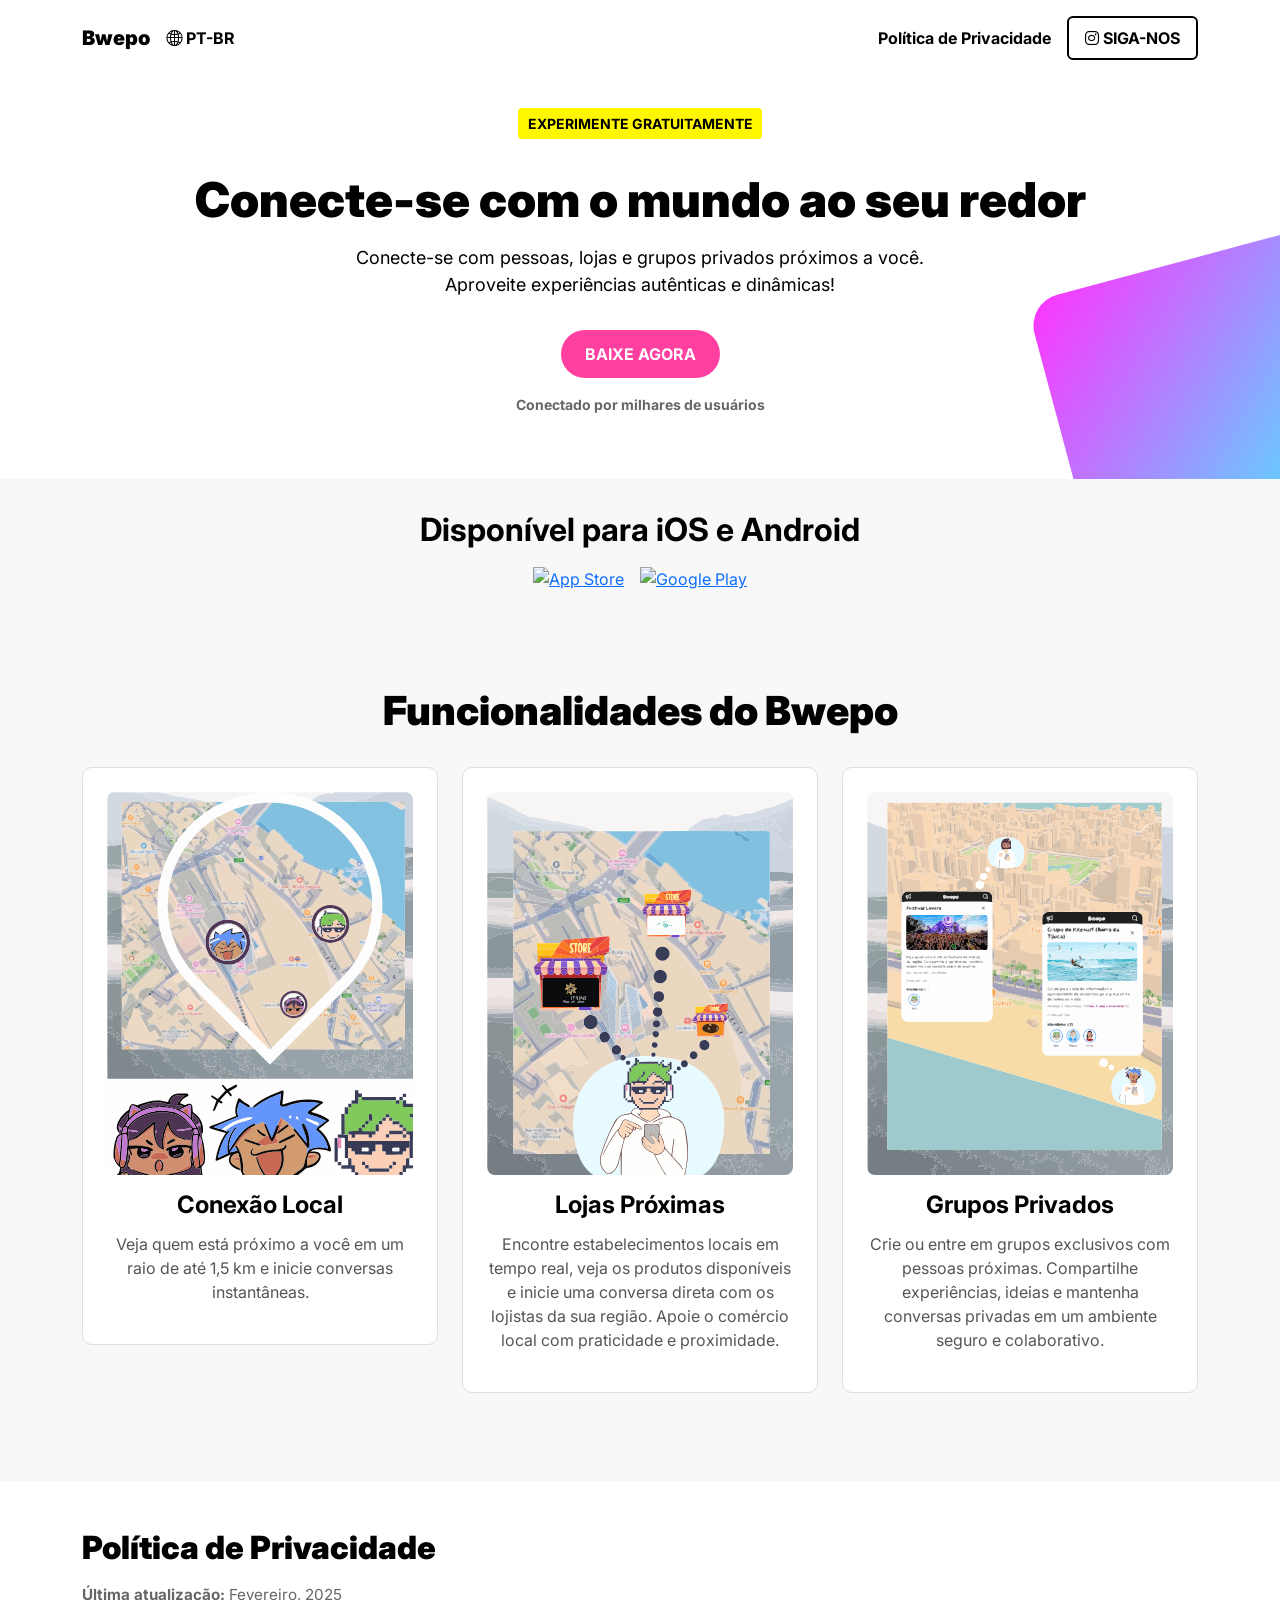
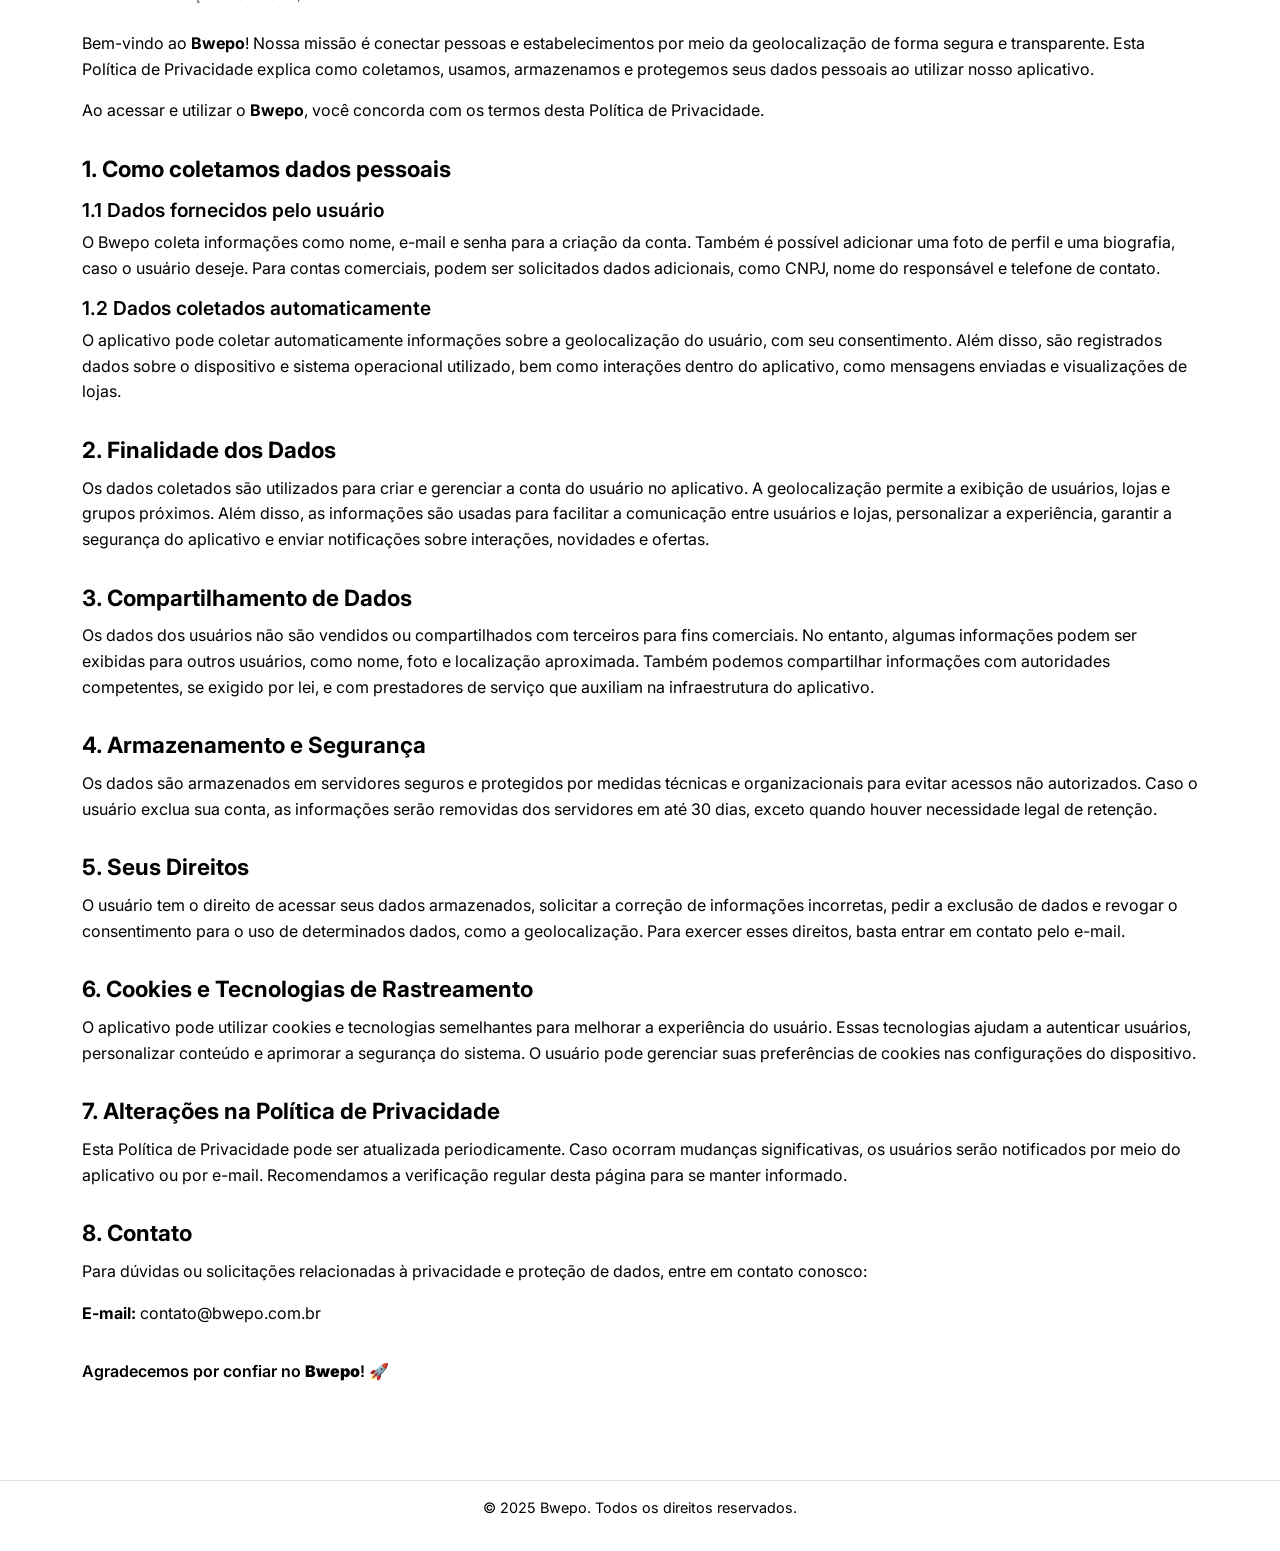
==== docs/index.html @ e6a56351 "testando resposividade" ====
<!DOCTYPE html>
<html lang="pt">
<head>
  <meta charset="UTF-8" />
  <meta name="viewport" content="width=device-width, initial-scale=1.0"/>
  <title>Bwepo - Conecte-se com o mundo ao seu redor</title>
  <link rel="icon" type="image/svg+xml" href="icone.svg" />


  <!-- Bootstrap CSS -->
  <link href="https://cdn.jsdelivr.net/npm/bootstrap@5.3.0/dist/css/bootstrap.min.css" rel="stylesheet" />
  <!-- Google Font (Inter) -->
  <link rel="stylesheet" href="https://fonts.googleapis.com/css2?family=Inter:wght@400;700;900&display=swap" />
  <!-- Ícones do Bootstrap (opcional) -->
  <link rel="stylesheet" href="https://cdn.jsdelivr.net/npm/bootstrap-icons@1.10.5/font/bootstrap-icons.css" />

  <style>
    /* ---------- Reset Básico ---------- */
    * { margin: 0; padding: 0; box-sizing: border-box; }
    
    /* ---------- Fonte Global ---------- */
    body {
  font-family: 'Inter', sans-serif;
  background-color: #fff;
  color: #000;
  cursor: url('cursor.cur'), auto;
}


    
    /* ---------- Navbar ---------- */
    .custom-nav {
      padding: 1rem 0;
    }
    .nav-brand {
      font-weight: 900;
      font-size: 1.25rem;
    }
    .lang-select {
      display: flex;
      align-items: center;
      gap: 0.25rem;
      font-weight: 700;
    }
    .btn-download {
      font-weight: 700;
      border: 2px solid #000;
      background-color: #fff;
      color: #000;
      transition: all 0.2s ease-in-out;
      padding: 0.5rem 1rem;
    }
    .btn-download:hover {
      background-color: #000;
      color: #fff;
    }
    .privacy-link {
      font-weight: 700;
      color: #000;
      text-decoration: none;
    }
    
    /* ---------- Hero ---------- */
    .hero-section {
      position: relative;
      padding: 2rem 1rem 4rem 1rem;
      text-align: center;
      overflow: hidden;
    }
    .highlight-bar {
      display: inline-block;
      background-color: #fff700;
      color: #000;
      font-weight: 700;
      padding: 0.3rem 0.6rem;
      border-radius: 0.25rem;
      margin-bottom: 1rem;
      text-transform: uppercase;
      font-size: 0.875rem;
    }
    .hero-title {
      font-size: 3rem;
      font-weight: 900;
      line-height: 1.2;
      margin: 1rem 0;
    }
    .hero-subtitle {
      font-size: 1.125rem;
      font-weight: 400;
      margin-bottom: 2rem;
      max-width: 600px;
      margin-left: auto;
      margin-right: auto;
    }
    .btn-cta {
      background-color: #ff40a0;
      border: none;
      color: #fff;
      font-weight: 700;
      font-size: 1rem;
      padding: 0.75rem 1.5rem;
      border-radius: 999px;
      transition: background 0.2s ease-in-out;
    }
    .btn-cta:hover {
      background-color: #e0358e;
    }
    .creator-love {
      margin-top: 1rem;
      font-size: 0.875rem;
      font-weight: 700;
      color: #666;
    }
    
    /* ---------- Forma Colorida (Gradient) ---------- */
    .color-shape {
      position: absolute;
      width: 300px;
      height: 300px;
      background: linear-gradient(135deg, #ff00ff, #00ffff);
      bottom: -80px;
      right: -80px;
      transform: rotate(-15deg);
      border-radius: 2rem;
      z-index: 0;
      opacity: 0.8;
    }
    
    /* ---------- Download Section ---------- */
    .download-section {
      padding: 2rem 1rem;
      text-align: center;
      background-color: #f8f8f8;
    }
    .download-section h2 {
      font-size: 2rem;
      font-weight: 700;
      margin-bottom: 1rem;
    }
    
    /* ---------- Funcionalidades ---------- */
    .features-section {
      padding: 4rem 1rem;
      background-color: #f8f8f8;
    }
    .features-section h2 {
      font-size: 2.5rem;
      font-weight: 900;
      margin-bottom: 2rem;
      text-align: center;
    }
    .feature-card {
      background-color: #fff;
      border: 1px solid #e0e0e0;
      border-radius: 10px;
      padding: 1.5rem;
      text-align: center;
      transition: transform 0.3s ease, box-shadow 0.3s ease;
      min-height: 400px;
    }
    .feature-card:hover {
      transform: translateY(-5px);
      box-shadow: 0 4px 15px rgba(0,0,0,0.1);
    }
    .feature-card img {
      max-width: 100%;
      border-radius: 8px;
      margin-bottom: 1rem;
    }
    .feature-card h5 {
      font-size: 1.5rem;
      font-weight: 700;
      margin-bottom: 0.75rem;
    }
    .feature-card p {
      font-size: 1rem;
      color: #555;
    }
    
    /* ---------- Privacy Policy Section ---------- */
    /* Seção de Política de Privacidade */
.privacy-policy-section {
  padding: 3rem 1rem;
  background-color: #fff; /* ou outra cor de fundo desejada */
  color: #000;           /* cor do texto */
  line-height: 1.6;      /* espaçamento entre linhas */
}

.privacy-policy-section .policy-main-title {
  font-size: 2rem;
  font-weight: 900;
  margin-bottom: 1rem;
}

.privacy-policy-section .policy-update {
  font-size: 0.95rem;
  color: #666;
  margin-bottom: 1.5rem;
}

.privacy-policy-section .policy-intro {
  font-size: 1rem;
  margin-bottom: 1rem;
}

.privacy-policy-section .policy-numbered-heading {
  font-size: 1.4rem;
  font-weight: 700;
  margin-top: 2rem;
  margin-bottom: 0.75rem;
}

.privacy-policy-section .policy-subheading {
  font-size: 1.2rem;
  font-weight: 600;
  margin-top: 1rem;
  margin-bottom: 0.5rem;
}

.privacy-policy-section p {
  margin-bottom: 1rem;
}

.privacy-policy-section .policy-thanks {
  margin-top: 2rem;
  font-weight: 600;
  font-size: 1rem;
}

    
    /* ---------- Footer ---------- */
    footer {
      background-color: #fff;
      padding: 1rem;
      text-align: center;
      font-size: 0.9rem;
      border-top: 1px solid #e0e0e0;
      margin-top: 2rem;
    }
    
    /* ---------- Responsividade ---------- */
    @media (max-width: 768px) {
  .hero-title {
    font-size: 2rem;
  }

  .color-shape {
    width: 200px;
    height: 200px;
    bottom: -40px;
    right: -40px;
    z-index: -1; /* Garante que fique atrás do conteúdo apenas em telas pequenas */
    pointer-events: none; /* Impede que atrapalhe interações em dispositivos móveis */
  }
}
  </style>
</head>
<body>

  <!-- Navbar -->
  <nav class="custom-nav">
    <div class="container d-flex justify-content-between align-items-center">
      <div class="d-flex align-items-center gap-3">
        <!-- Logo / Marca -->
        <span class="nav-brand">Bwepo</span>
        <!-- Seletor de Idioma -->
        <div class="lang-select">
          <i class="bi bi-globe2"></i>
          <span>PT-BR</span>
        </div>
      </div>
      <div class="d-flex align-items-center gap-3">
        <!-- Link para Política de Privacidade -->
        <a href="#privacy-policy" class="privacy-link">Política de Privacidade</a>
        <!-- Botão de download -->
        <a href="https://www.instagram.com/bwepoapp" class="btn btn-download" target="_blank">
          <i class="fab fa-instagram"></i> SIGA-NOS
      </a>
      
      <!-- Adicione o Font Awesome caso ainda não tenha -->
      <link rel="stylesheet" href="https://cdnjs.cloudflare.com/ajax/libs/font-awesome/6.5.1/css/all.min.css">
      </div>
    </div>
  </nav>
  <!-- /Navbar -->

  <!-- Hero Section -->
  <section class="hero-section">
    <!-- Forma colorida -->
    <div class="color-shape"></div>

    <!-- Tarja de destaque -->
    <div class="highlight-bar">EXPERIMENTE GRATUITAMENTE</div>

    <!-- Título Principal -->
    <h1 class="hero-title">Conecte-se com o mundo ao seu redor</h1>

    <!-- Subtítulo -->
    <p class="hero-subtitle">
      Conecte-se com pessoas, lojas e grupos privados próximos a você. Aproveite experiências autênticas e dinâmicas!
    </p>

    <!-- Botão CTA -->
    <a href="#" class="btn btn-cta">BAIXE AGORA</a>

    <!-- Texto de aprovação -->
    <div class="creator-love">Conectado por milhares de usuários</div>
  </section>
  <!-- /Hero Section -->

  <!-- Download Section -->
  <section class="download-section" id="download-section">
    <div class="container">
      <h2>Disponível para iOS e Android</h2>
      <div class="d-flex justify-content-center align-items-center gap-3">
        <a href="https://apps.apple.com/br/app/bwepo/id1234567890" target="_blank">
          <img src="https://vwapps.volkswagen.com.br/Servicebook/Content/Identificacao/img/apple_store_icon.svg" alt="App Store" style="height:50px;">
        </a>
        <a href="https://play.google.com/store/apps/details?id=com.bwepo" target="_blank">
          <img src="https://logodownload.org/wp-content/uploads/2017/04/disponivel-google-play-badge.png" alt="Google Play" style="height:50px;">
        </a>
      </div>
    </div>
  </section>
  <!-- /Download Section -->

  <!-- Funcionalidades Section -->
  <section class="features-section">
    <div class="container">
      <h2>Funcionalidades do Bwepo</h2>
      <div class="row mt-4">
        <div class="col-md-4 mb-4">
          <div class="feature-card">
            <img src="vetorpost1.svg" alt="Conexão Local">
            <h5>Conexão Local</h5>
            <p>Veja quem está próximo a você em um raio de até 1,5 km e inicie conversas instantâneas.</p>
          </div>
        </div>
        <div class="col-md-4 mb-4">
          <div class="feature-card">
            <img src="vetorpost2.svg" alt="Conexão Local">
            <h5>Lojas Próximas</h5>
            <p>Encontre estabelecimentos locais em tempo real, veja os produtos disponíveis e inicie uma conversa direta com os lojistas da sua região. Apoie o comércio local com praticidade e proximidade.</p>
          </div>
        </div>
        <div class="col-md-4 mb-4">
          <div class="feature-card">
            <img src="vetorpost3.svg" alt="Grupos Privados">
            <h5>Grupos Privados</h5>
            <p>Crie ou entre em grupos exclusivos com pessoas próximas. Compartilhe experiências, ideias e mantenha conversas privadas em um ambiente seguro e colaborativo.</p>
          </div>
        </div>
      </div>
    </div>
  </section>
  <!-- /Funcionalidades Section -->

  <!-- Privacy Policy Section -->
  <!-- Privacy Policy Section -->
<section id="privacy-policy" class="privacy-policy-section">
  <div class="container">

    <!-- Título Principal da Seção -->
    <h2 class="policy-main-title">Política de Privacidade</h2>
    <p class="policy-update"><strong>Última atualização:</strong> Fevereiro, 2025</p>

    <!-- Parágrafo inicial -->
    <p class="policy-intro">
      Bem-vindo ao <strong>Bwepo</strong>! Nossa missão é conectar pessoas e estabelecimentos por meio da geolocalização de forma segura e transparente. Esta Política de Privacidade explica como coletamos, usamos, armazenamos e protegemos seus dados pessoais ao utilizar nosso aplicativo.
    </p>
    <p class="policy-intro">
      Ao acessar e utilizar o <strong>Bwepo</strong>, você concorda com os termos desta Política de Privacidade.
    </p>

    <!-- Seção 1: Dados Coletados -->
    <h3 class="policy-numbered-heading">1. Como coletamos dados pessoais</h3>

    <!-- Subseção 1.1 -->
    <h4 class="policy-subheading">1.1 Dados fornecidos pelo usuário</h4>
    <p>
      O Bwepo coleta informações como nome, e-mail e senha para a criação da conta. Também é possível adicionar uma foto de perfil e uma biografia, caso o usuário deseje. Para contas comerciais, podem ser solicitados dados adicionais, como CNPJ, nome do responsável e telefone de contato.
    </p>

    <!-- Subseção 1.2 -->
    <h4 class="policy-subheading">1.2 Dados coletados automaticamente</h4>
    <p>
      O aplicativo pode coletar automaticamente informações sobre a geolocalização do usuário, com seu consentimento. Além disso, são registrados dados sobre o dispositivo e sistema operacional utilizado, bem como interações dentro do aplicativo, como mensagens enviadas e visualizações de lojas.
    </p>

    <!-- Seção 2: Finalidade dos Dados -->
    <h3 class="policy-numbered-heading">2. Finalidade dos Dados</h3>
    <p>
      Os dados coletados são utilizados para criar e gerenciar a conta do usuário no aplicativo. A geolocalização permite a exibição de usuários, lojas e grupos próximos. Além disso, as informações são usadas para facilitar a comunicação entre usuários e lojas, personalizar a experiência, garantir a segurança do aplicativo e enviar notificações sobre interações, novidades e ofertas.
    </p>

    <!-- Seção 3: Compartilhamento de Dados -->
    <h3 class="policy-numbered-heading">3. Compartilhamento de Dados</h3>
    <p>
      Os dados dos usuários não são vendidos ou compartilhados com terceiros para fins comerciais. No entanto, algumas informações podem ser exibidas para outros usuários, como nome, foto e localização aproximada. Também podemos compartilhar informações com autoridades competentes, se exigido por lei, e com prestadores de serviço que auxiliam na infraestrutura do aplicativo.
    </p>

    <!-- Seção 4: Armazenamento e Segurança -->
    <h3 class="policy-numbered-heading">4. Armazenamento e Segurança</h3>
    <p>
      Os dados são armazenados em servidores seguros e protegidos por medidas técnicas e organizacionais para evitar acessos não autorizados. Caso o usuário exclua sua conta, as informações serão removidas dos servidores em até 30 dias, exceto quando houver necessidade legal de retenção.
    </p>

    <!-- Seção 5: Seus Direitos -->
    <h3 class="policy-numbered-heading">5. Seus Direitos</h3>
    <p>
      O usuário tem o direito de acessar seus dados armazenados, solicitar a correção de informações incorretas, pedir a exclusão de dados e revogar o consentimento para o uso de determinados dados, como a geolocalização. Para exercer esses direitos, basta entrar em contato pelo e-mail.
    </p>

    <!-- Seção 6: Cookies e Tecnologias de Rastreamento -->
    <h3 class="policy-numbered-heading">6. Cookies e Tecnologias de Rastreamento</h3>
    <p>
      O aplicativo pode utilizar cookies e tecnologias semelhantes para melhorar a experiência do usuário. Essas tecnologias ajudam a autenticar usuários, personalizar conteúdo e aprimorar a segurança do sistema. O usuário pode gerenciar suas preferências de cookies nas configurações do dispositivo.
    </p>

    <!-- Seção 7: Alterações na Política de Privacidade -->
    <h3 class="policy-numbered-heading">7. Alterações na Política de Privacidade</h3>
    <p>
      Esta Política de Privacidade pode ser atualizada periodicamente. Caso ocorram mudanças significativas, os usuários serão notificados por meio do aplicativo ou por e-mail. Recomendamos a verificação regular desta página para se manter informado.
    </p>

    <!-- Seção 8: Contato -->
    <h3 class="policy-numbered-heading">8. Contato</h3>
    <p>
      Para dúvidas ou solicitações relacionadas à privacidade e proteção de dados, entre em contato conosco:
    </p>
    <p><strong>E-mail:</strong> contato@bwepo.com.br</p>

    <p class="policy-thanks">
      Agradecemos por confiar no <strong>Bwepo</strong>! 🚀
    </p>
  </div>
</section>

  <!-- /Privacy Policy Section -->

  <!-- Footer -->
  <footer>
    <div class="container">
      <p>© 2025 Bwepo. Todos os direitos reservados.</p>
    </div>
  </footer>

  <!-- Bootstrap JS -->
  <script src="https://cdn.jsdelivr.net/npm/bootstrap@5.3.0/dist/js/bootstrap.bundle.min.js"></script>

  <script>
    // Seleciona o botão e a seção de download
    const btnCta = document.querySelector('.btn-cta');
    const downloadSection = document.getElementById('download-section');
  
    // Adiciona o evento de clique ao botão
    btnCta.addEventListener('click', function(event) {
      event.preventDefault();  // Previne o comportamento padrão do link
      downloadSection.scrollIntoView({ behavior: 'smooth' });  // Rola suavemente até a seção
    });
  </script>
</body>
</html>
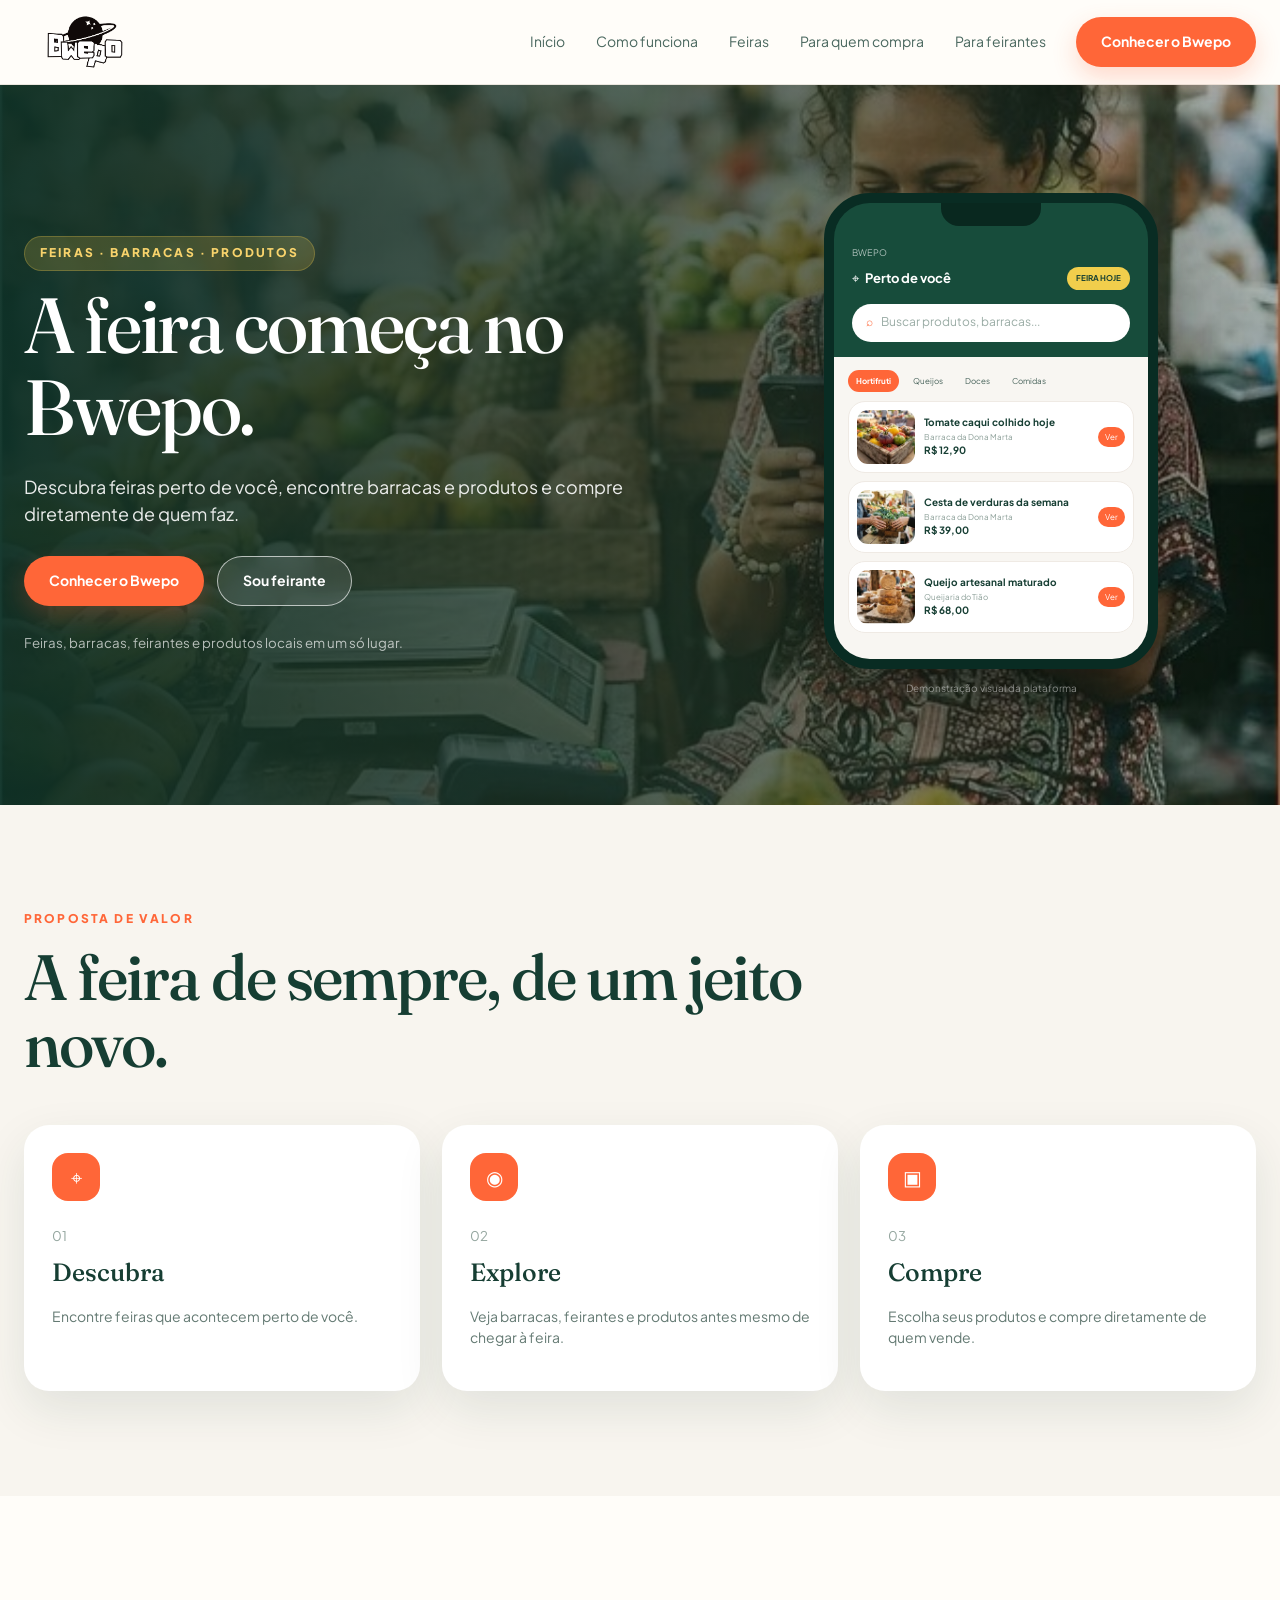
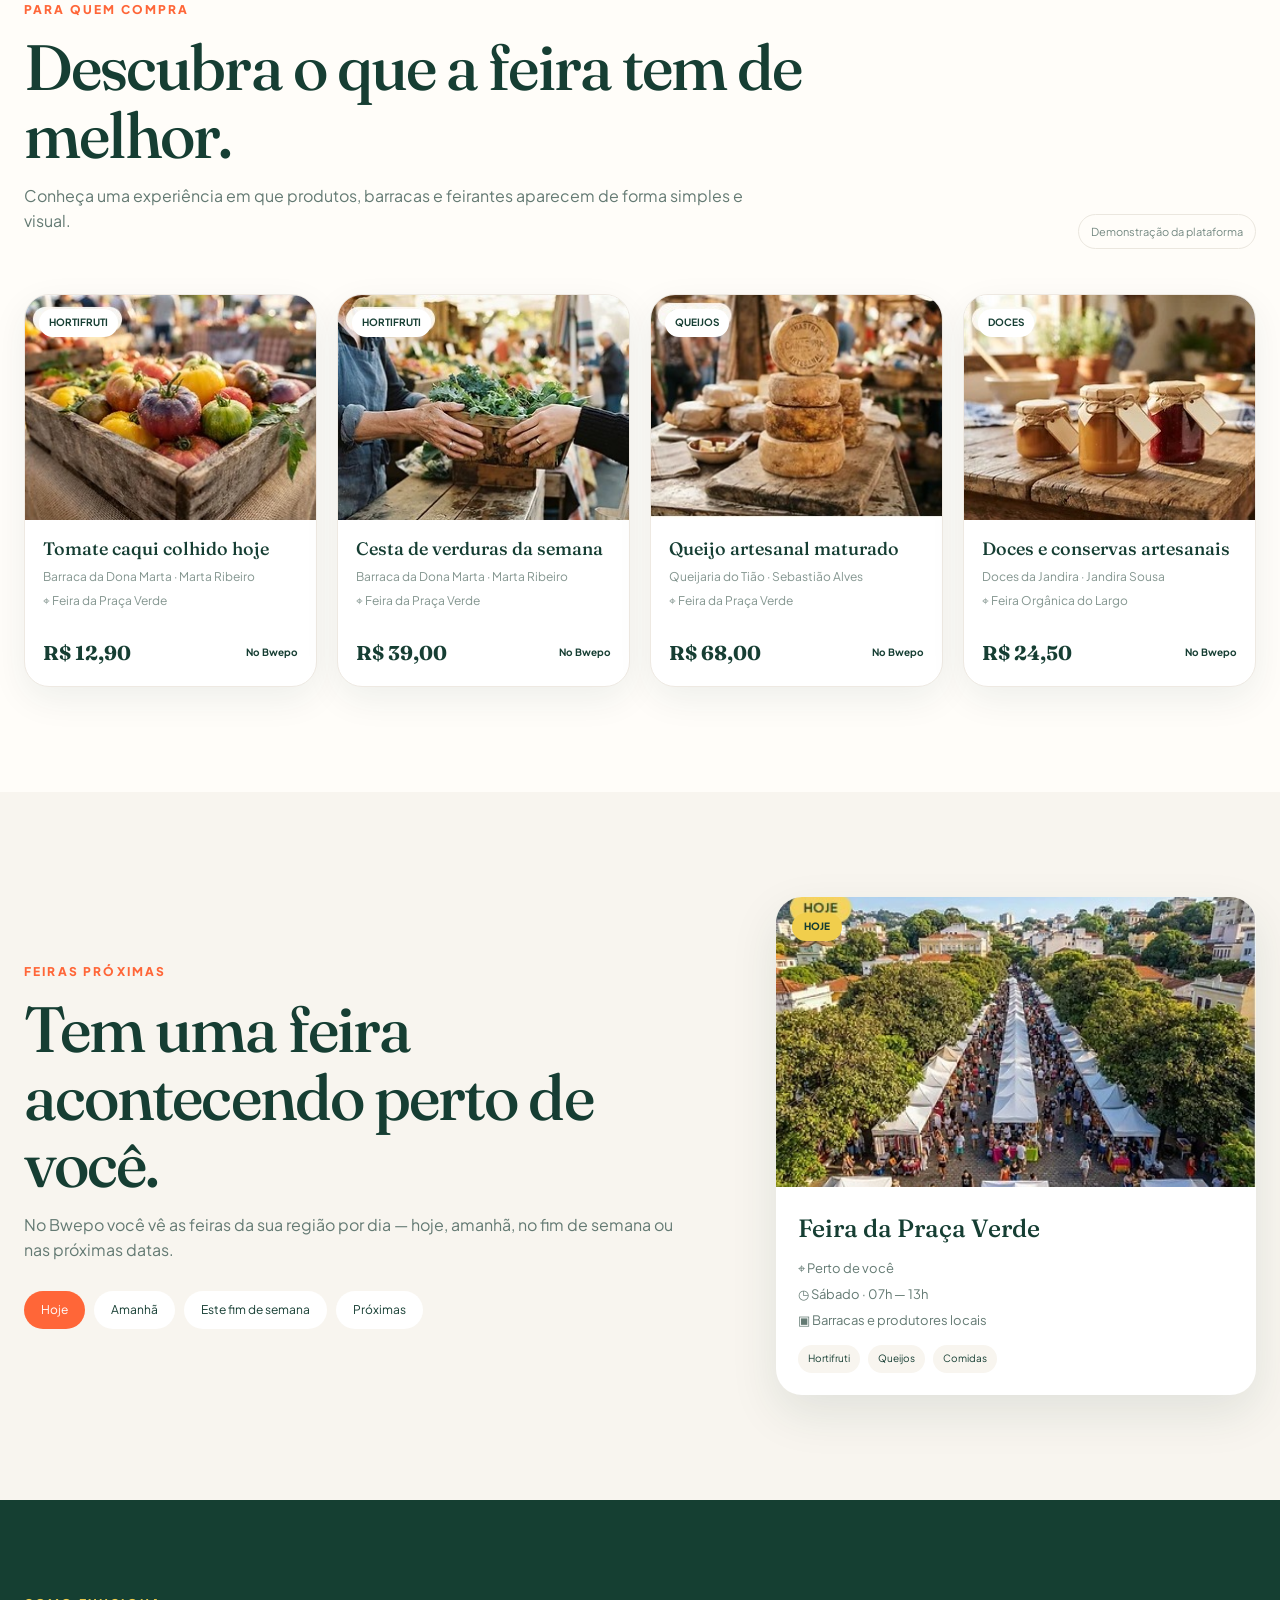
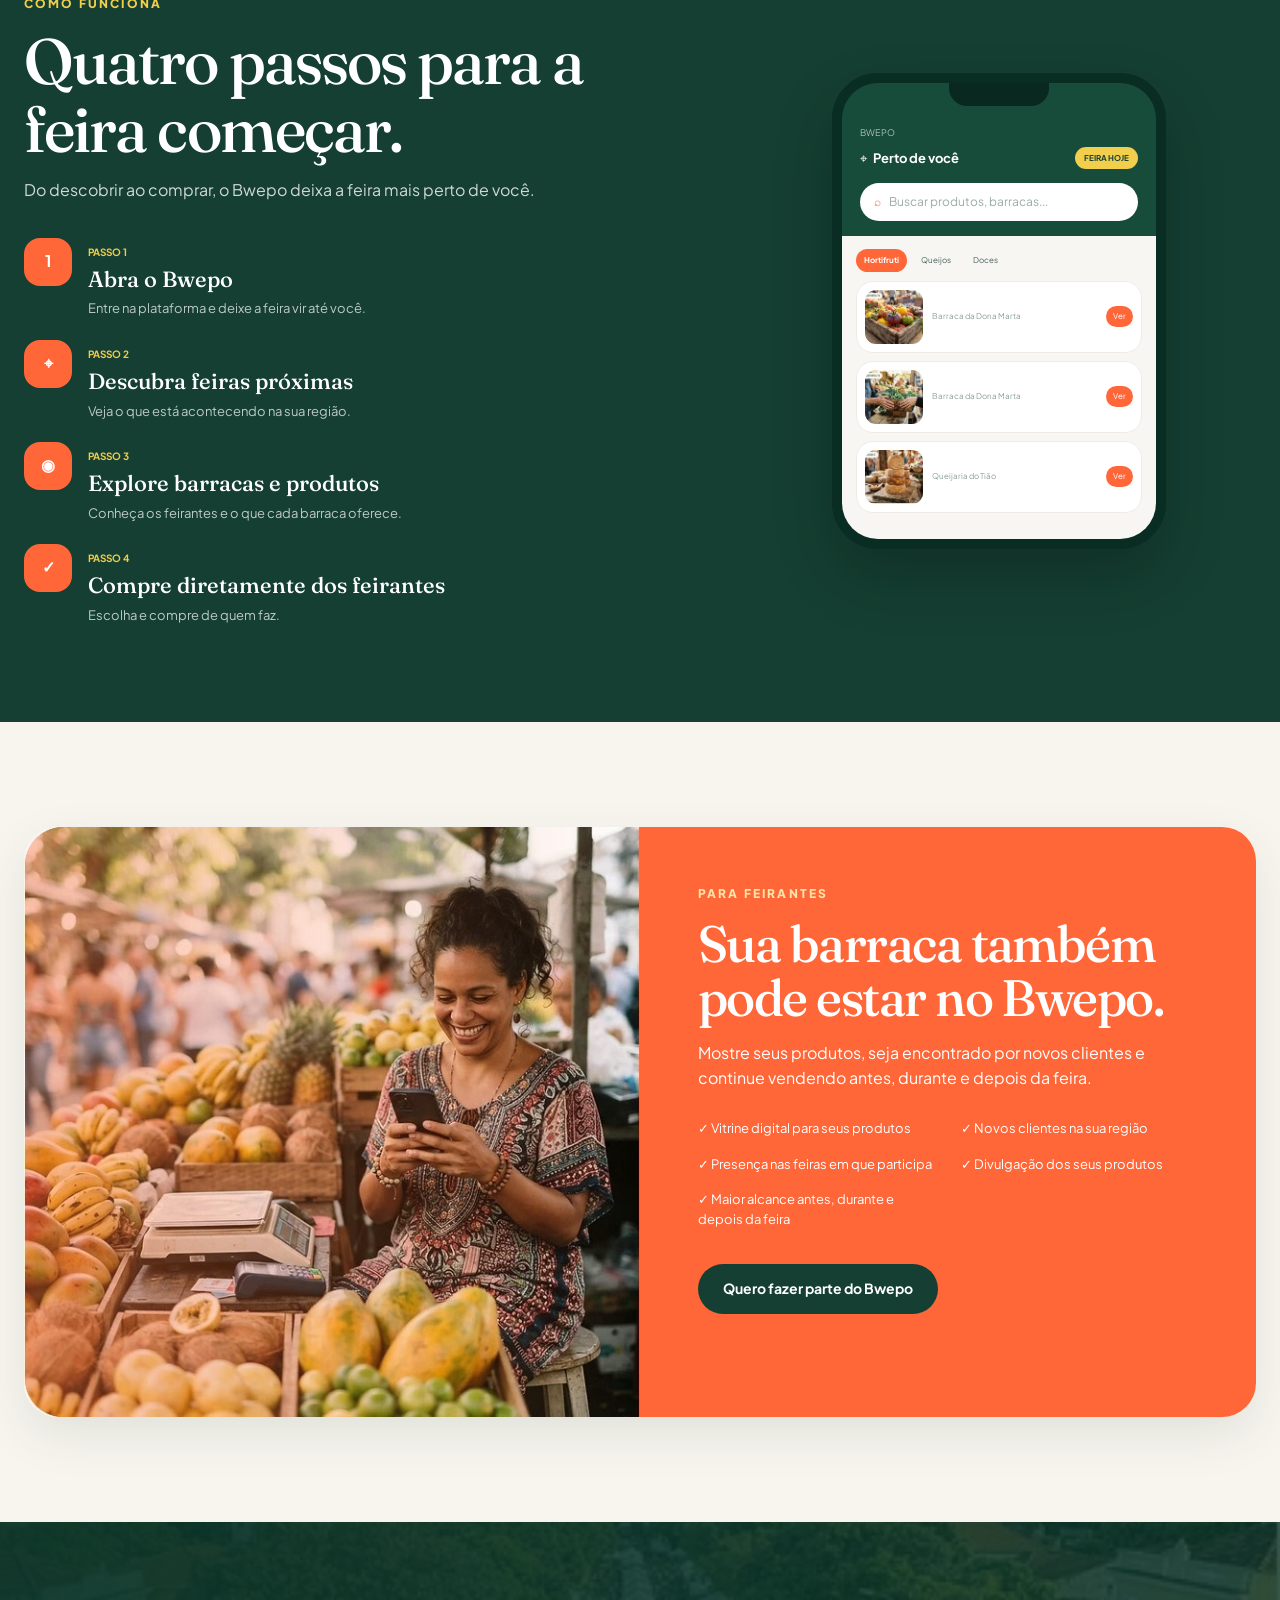
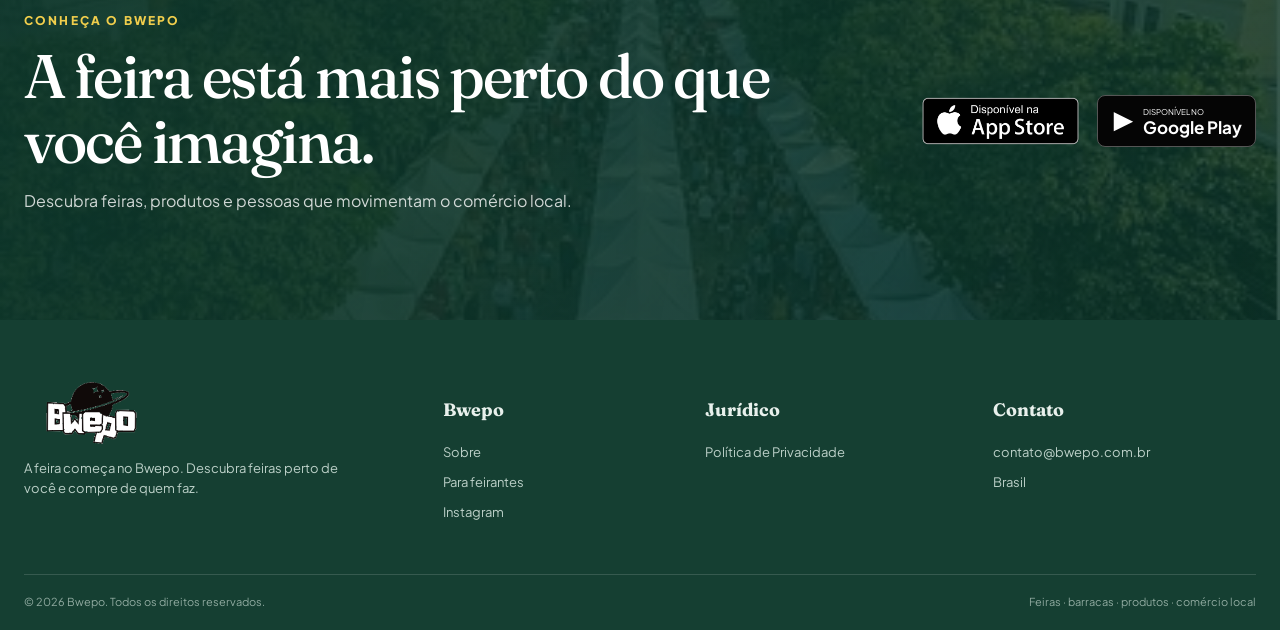
==== commit 2c7a8d29: "Add files via upload Atualiza landing page do Bwepo" ====
--- a/docs/index.html
+++ b/docs/index.html
@@ -1,463 +1,78 @@
-<!DOCTYPE html>
-<html lang="pt">
+<!doctype html>
+<html lang="pt-BR">
 <head>
-  <meta charset="UTF-8" />
-  <meta name="viewport" content="width=device-width, initial-scale=1.0"/>
-  <title>Bwepo - Conecte-se com o mundo ao seu redor</title>
-  <link rel="icon" type="image/svg+xml" href="icone.svg" />
-
-
-  <!-- Bootstrap CSS -->
-  <link href="https://cdn.jsdelivr.net/npm/bootstrap@5.3.0/dist/css/bootstrap.min.css" rel="stylesheet" />
-  <!-- Google Font (Inter) -->
-  <link rel="stylesheet" href="https://fonts.googleapis.com/css2?family=Inter:wght@400;700;900&display=swap" />
-  <!-- Ícones do Bootstrap (opcional) -->
-  <link rel="stylesheet" href="https://cdn.jsdelivr.net/npm/bootstrap-icons@1.10.5/font/bootstrap-icons.css" />
-
-  <style>
-    /* ---------- Reset Básico ---------- */
-    * { margin: 0; padding: 0; box-sizing: border-box; }
-    
-    /* ---------- Fonte Global ---------- */
-    body {
-  font-family: 'Inter', sans-serif;
-  background-color: #fff;
-  color: #000;
-  cursor: url('cursor.cur'), auto;
-}
-
-
-    
-    /* ---------- Navbar ---------- */
-    .custom-nav {
-      padding: 1rem 0;
-    }
-    .nav-brand {
-      font-weight: 900;
-      font-size: 1.25rem;
-    }
-    .lang-select {
-      display: flex;
-      align-items: center;
-      gap: 0.25rem;
-      font-weight: 700;
-    }
-    .btn-download {
-      font-weight: 700;
-      border: 2px solid #000;
-      background-color: #fff;
-      color: #000;
-      transition: all 0.2s ease-in-out;
-      padding: 0.5rem 1rem;
-    }
-    .btn-download:hover {
-      background-color: #000;
-      color: #fff;
-    }
-    .privacy-link {
-      font-weight: 700;
-      color: #000;
-      text-decoration: none;
-    }
-    
-    /* ---------- Hero ---------- */
-    .hero-section {
-      position: relative;
-      padding: 2rem 1rem 4rem 1rem;
-      text-align: center;
-      overflow: hidden;
-    }
-    .highlight-bar {
-      display: inline-block;
-      background-color: #fff700;
-      color: #000;
-      font-weight: 700;
-      padding: 0.3rem 0.6rem;
-      border-radius: 0.25rem;
-      margin-bottom: 1rem;
-      text-transform: uppercase;
-      font-size: 0.875rem;
-    }
-    .hero-title {
-      font-size: 3rem;
-      font-weight: 900;
-      line-height: 1.2;
-      margin: 1rem 0;
-    }
-    .hero-subtitle {
-      font-size: 1.125rem;
-      font-weight: 400;
-      margin-bottom: 2rem;
-      max-width: 600px;
-      margin-left: auto;
-      margin-right: auto;
-    }
-    .btn-cta {
-      background-color: #ff40a0;
-      border: none;
-      color: #fff;
-      font-weight: 700;
-      font-size: 1rem;
-      padding: 0.75rem 1.5rem;
-      border-radius: 999px;
-      transition: background 0.2s ease-in-out;
-    }
-    .btn-cta:hover {
-      background-color: #e0358e;
-    }
-    .creator-love {
-      margin-top: 1rem;
-      font-size: 0.875rem;
-      font-weight: 700;
-      color: #666;
-    }
-    
-    /* ---------- Forma Colorida (Gradient) ---------- */
-    .color-shape {
-      position: absolute;
-      width: 300px;
-      height: 300px;
-      background: linear-gradient(135deg, #ff00ff, #00ffff);
-      bottom: -80px;
-      right: -80px;
-      transform: rotate(-15deg);
-      border-radius: 2rem;
-      z-index: 0;
-      opacity: 0.8;
-    }
-    
-    /* ---------- Download Section ---------- */
-    .download-section {
-      padding: 2rem 1rem;
-      text-align: center;
-      background-color: #f8f8f8;
-    }
-    .download-section h2 {
-      font-size: 2rem;
-      font-weight: 700;
-      margin-bottom: 1rem;
-    }
-    
-    /* ---------- Funcionalidades ---------- */
-    .features-section {
-      padding: 4rem 1rem;
-      background-color: #f8f8f8;
-    }
-    .features-section h2 {
-      font-size: 2.5rem;
-      font-weight: 900;
-      margin-bottom: 2rem;
-      text-align: center;
-    }
-    .feature-card {
-      background-color: #fff;
-      border: 1px solid #e0e0e0;
-      border-radius: 10px;
-      padding: 1.5rem;
-      text-align: center;
-      transition: transform 0.3s ease, box-shadow 0.3s ease;
-      min-height: 400px;
-    }
-    .feature-card:hover {
-      transform: translateY(-5px);
-      box-shadow: 0 4px 15px rgba(0,0,0,0.1);
-    }
-    .feature-card img {
-      max-width: 100%;
-      border-radius: 8px;
-      margin-bottom: 1rem;
-    }
-    .feature-card h5 {
-      font-size: 1.5rem;
-      font-weight: 700;
-      margin-bottom: 0.75rem;
-    }
-    .feature-card p {
-      font-size: 1rem;
-      color: #555;
-    }
-    
-    /* ---------- Privacy Policy Section ---------- */
-    /* Seção de Política de Privacidade */
-.privacy-policy-section {
-  padding: 3rem 1rem;
-  background-color: #fff; /* ou outra cor de fundo desejada */
-  color: #000;           /* cor do texto */
-  line-height: 1.6;      /* espaçamento entre linhas */
-}
-
-.privacy-policy-section .policy-main-title {
-  font-size: 2rem;
-  font-weight: 900;
-  margin-bottom: 1rem;
-}
-
-.privacy-policy-section .policy-update {
-  font-size: 0.95rem;
-  color: #666;
-  margin-bottom: 1.5rem;
-}
-
-.privacy-policy-section .policy-intro {
-  font-size: 1rem;
-  margin-bottom: 1rem;
-}
-
-.privacy-policy-section .policy-numbered-heading {
-  font-size: 1.4rem;
-  font-weight: 700;
-  margin-top: 2rem;
-  margin-bottom: 0.75rem;
-}
-
-.privacy-policy-section .policy-subheading {
-  font-size: 1.2rem;
-  font-weight: 600;
-  margin-top: 1rem;
-  margin-bottom: 0.5rem;
-}
-
-.privacy-policy-section p {
-  margin-bottom: 1rem;
-}
-
-.privacy-policy-section .policy-thanks {
-  margin-top: 2rem;
-  font-weight: 600;
-  font-size: 1rem;
-}
-
-    
-    /* ---------- Footer ---------- */
-    footer {
-      background-color: #fff;
-      padding: 1rem;
-      text-align: center;
-      font-size: 0.9rem;
-      border-top: 1px solid #e0e0e0;
-      margin-top: 2rem;
-    }
-    
-    /* ---------- Responsividade ---------- */
-    @media (max-width: 768px) {
-  .hero-title {
-    font-size: 2rem;
-  }
-
-  .color-shape {
-    width: 200px;
-    height: 200px;
-    bottom: -40px;
-    right: -40px;
-    z-index: -1; /* Garante que fique atrás do conteúdo apenas em telas pequenas */
-    pointer-events: none; /* Impede que atrapalhe interações em dispositivos móveis */
-  }
-}
-  </style>
+  <meta charset="utf-8">
+  <meta name="viewport" content="width=device-width, initial-scale=1">
+  <meta name="theme-color" content="#153f32">
+  <meta name="description" content="Bwepo conecta consumidores a feiras, barracas, feirantes e produtos locais. Descubra feiras próximas e compre diretamente de quem faz.">
+  <title>Bwepo — A feira começa aqui</title>
+  <link rel="icon" type="image/svg+xml" href="icone.svg">
+  <link rel="preconnect" href="https://fonts.googleapis.com">
+  <link rel="preconnect" href="https://fonts.gstatic.com" crossorigin>
+  <link href="https://fonts.googleapis.com/css2?family=Fraunces:opsz,wght@9..144,500;9..144,600&family=Plus+Jakarta+Sans:wght@400;500;600;700&display=swap" rel="stylesheet">
+  <link rel="stylesheet" href="styles.css">
 </head>
 <body>
+<header class="site-header">
+  <div class="container nav-wrap">
+    <a class="brand" href="#inicio" aria-label="Bwepo - início"><img src="assets-marketplace/logo-bwepo-original.png" alt="Bwepo"></a>
+    <button class="menu-toggle" aria-label="Abrir menu" aria-expanded="false"><span></span><span></span><span></span></button>
+    <nav class="main-nav" aria-label="Navegação principal">
+      <a href="#inicio">Início</a><a href="#como-funciona">Como funciona</a><a href="#feiras">Feiras</a><a href="#para-quem-compra">Para quem compra</a><a href="#para-feirantes">Para feirantes</a>
+    </nav>
+    <a class="btn btn-orange nav-cta" href="#download">Conhecer o Bwepo</a>
+  </div>
+</header>
 
-  <!-- Navbar -->
-  <nav class="custom-nav">
-    <div class="container d-flex justify-content-between align-items-center">
-      <div class="d-flex align-items-center gap-3">
-        <!-- Logo / Marca -->
-        <span class="nav-brand">Bwepo</span>
-        <!-- Seletor de Idioma -->
-        <div class="lang-select">
-          <i class="bi bi-globe2"></i>
-          <span>PT-BR</span>
+<main>
+<section class="hero" id="inicio">
+  <div class="container hero-grid">
+    <div class="hero-copy">
+      <span class="eyebrow pill">Feiras · barracas · produtos</span>
+      <h1>A feira começa no Bwepo.</h1>
+      <p>Descubra feiras perto de você, encontre barracas e produtos e compre diretamente de quem faz.</p>
+      <div class="hero-actions"><a class="btn btn-orange" href="#download">Conhecer o Bwepo</a><a class="btn btn-glass" href="#para-feirantes">Sou feirante</a></div>
+      <small>Feiras, barracas, feirantes e produtos locais em um só lugar.</small>
+    </div>
+    <div class="mockup-column">
+      <div class="phone" aria-label="Demonstração visual da plataforma Bwepo">
+        <div class="notch"></div><div class="phone-head"><span>BWEPO</span><div class="where">⌖ <strong>Perto de você</strong><b>FEIRA HOJE</b></div><div class="search">⌕ <i>Buscar produtos, barracas...</i></div></div>
+        <div class="phone-body"><div class="chips"><b>Hortifruti</b><span>Queijos</span><span>Doces</span><span>Comidas</span></div>
+          <article class="mini"><img src="assets-marketplace/produto-1.jpg"><div><strong>Tomate caqui colhido hoje</strong><span>Barraca da Dona Marta</span><b>R$ 12,90</b></div><em>Ver</em></article>
+          <article class="mini"><img src="assets-marketplace/produto-2.jpg"><div><strong>Cesta de verduras da semana</strong><span>Barraca da Dona Marta</span><b>R$ 39,00</b></div><em>Ver</em></article>
+          <article class="mini"><img src="assets-marketplace/produto-3.jpg"><div><strong>Queijo artesanal maturado</strong><span>Queijaria do Tião</span><b>R$ 68,00</b></div><em>Ver</em></article>
         </div>
-      </div>
-      <div class="d-flex align-items-center gap-3">
-        <!-- Link para Política de Privacidade -->
-        <a href="#privacy-policy" class="privacy-link">Política de Privacidade</a>
-        <!-- Botão de download -->
-        <a href="https://www.instagram.com/bwepoapp" class="btn btn-download" target="_blank">
-          <i class="fab fa-instagram"></i> SIGA-NOS
-      </a>
-      
-      <!-- Adicione o Font Awesome caso ainda não tenha -->
-      <link rel="stylesheet" href="https://cdnjs.cloudflare.com/ajax/libs/font-awesome/6.5.1/css/all.min.css">
-      </div>
+      </div><small>Demonstração visual da plataforma</small>
     </div>
-  </nav>
-  <!-- /Navbar -->
-
-  <!-- Hero Section -->
-  <section class="hero-section">
-    <!-- Forma colorida -->
-    <div class="color-shape"></div>
-
-    <!-- Tarja de destaque -->
-    <div class="highlight-bar">EXPERIMENTE GRATUITAMENTE</div>
-
-    <!-- Título Principal -->
-    <h1 class="hero-title">Conecte-se com o mundo ao seu redor</h1>
-
-    <!-- Subtítulo -->
-    <p class="hero-subtitle">
-      Conecte-se com pessoas, lojas e grupos privados próximos a você. Aproveite experiências autênticas e dinâmicas!
-    </p>
-
-    <!-- Botão CTA -->
-    <a href="#" class="btn btn-cta">BAIXE AGORA</a>
-
-    <!-- Texto de aprovação -->
-    <div class="creator-love">Conectado por milhares de usuários</div>
-  </section>
-  <!-- /Hero Section -->
-
-  <!-- Download Section -->
-  <section class="download-section" id="download-section">
-    <div class="container">
-      <h2>Disponível para iOS e Android</h2>
-      <div class="d-flex justify-content-center align-items-center gap-3">
-        <a href="https://apps.apple.com/br/app/bwepo/id1234567890" target="_blank">
-          <img src="https://vwapps.volkswagen.com.br/Servicebook/Content/Identificacao/img/apple_store_icon.svg" alt="App Store" style="height:50px;">
-        </a>
-        <a href="https://play.google.com/store/apps/details?id=com.bwepo" target="_blank">
-          <img src="https://logodownload.org/wp-content/uploads/2017/04/disponivel-google-play-badge.png" alt="Google Play" style="height:50px;">
-        </a>
-      </div>
-    </div>
-  </section>
-  <!-- /Download Section -->
-
-  <!-- Funcionalidades Section -->
-  <section class="features-section">
-    <div class="container">
-      <h2>Funcionalidades do Bwepo</h2>
-      <div class="row mt-4">
-        <div class="col-md-4 mb-4">
-          <div class="feature-card">
-            <img src="vetorpost1.svg" alt="Conexão Local">
-            <h5>Conexão Local</h5>
-            <p>Veja quem está próximo a você em um raio de até 1,5 km e inicie conversas instantâneas.</p>
-          </div>
-        </div>
-        <div class="col-md-4 mb-4">
-          <div class="feature-card">
-            <img src="vetorpost2.svg" alt="Conexão Local">
-            <h5>Lojas Próximas</h5>
-            <p>Encontre estabelecimentos locais em tempo real, veja os produtos disponíveis e inicie uma conversa direta com os lojistas da sua região. Apoie o comércio local com praticidade e proximidade.</p>
-          </div>
-        </div>
-        <div class="col-md-4 mb-4">
-          <div class="feature-card">
-            <img src="vetorpost3.svg" alt="Grupos Privados">
-            <h5>Grupos Privados</h5>
-            <p>Crie ou entre em grupos exclusivos com pessoas próximas. Compartilhe experiências, ideias e mantenha conversas privadas em um ambiente seguro e colaborativo.</p>
-          </div>
-        </div>
-      </div>
-    </div>
-  </section>
-  <!-- /Funcionalidades Section -->
-
-  <!-- Privacy Policy Section -->
-  <!-- Privacy Policy Section -->
-<section id="privacy-policy" class="privacy-policy-section">
-  <div class="container">
-
-    <!-- Título Principal da Seção -->
-    <h2 class="policy-main-title">Política de Privacidade</h2>
-    <p class="policy-update"><strong>Última atualização:</strong> Fevereiro, 2025</p>
-
-    <!-- Parágrafo inicial -->
-    <p class="policy-intro">
-      Bem-vindo ao <strong>Bwepo</strong>! Nossa missão é conectar pessoas e estabelecimentos por meio da geolocalização de forma segura e transparente. Esta Política de Privacidade explica como coletamos, usamos, armazenamos e protegemos seus dados pessoais ao utilizar nosso aplicativo.
-    </p>
-    <p class="policy-intro">
-      Ao acessar e utilizar o <strong>Bwepo</strong>, você concorda com os termos desta Política de Privacidade.
-    </p>
-
-    <!-- Seção 1: Dados Coletados -->
-    <h3 class="policy-numbered-heading">1. Como coletamos dados pessoais</h3>
-
-    <!-- Subseção 1.1 -->
-    <h4 class="policy-subheading">1.1 Dados fornecidos pelo usuário</h4>
-    <p>
-      O Bwepo coleta informações como nome, e-mail e senha para a criação da conta. Também é possível adicionar uma foto de perfil e uma biografia, caso o usuário deseje. Para contas comerciais, podem ser solicitados dados adicionais, como CNPJ, nome do responsável e telefone de contato.
-    </p>
-
-    <!-- Subseção 1.2 -->
-    <h4 class="policy-subheading">1.2 Dados coletados automaticamente</h4>
-    <p>
-      O aplicativo pode coletar automaticamente informações sobre a geolocalização do usuário, com seu consentimento. Além disso, são registrados dados sobre o dispositivo e sistema operacional utilizado, bem como interações dentro do aplicativo, como mensagens enviadas e visualizações de lojas.
-    </p>
-
-    <!-- Seção 2: Finalidade dos Dados -->
-    <h3 class="policy-numbered-heading">2. Finalidade dos Dados</h3>
-    <p>
-      Os dados coletados são utilizados para criar e gerenciar a conta do usuário no aplicativo. A geolocalização permite a exibição de usuários, lojas e grupos próximos. Além disso, as informações são usadas para facilitar a comunicação entre usuários e lojas, personalizar a experiência, garantir a segurança do aplicativo e enviar notificações sobre interações, novidades e ofertas.
-    </p>
-
-    <!-- Seção 3: Compartilhamento de Dados -->
-    <h3 class="policy-numbered-heading">3. Compartilhamento de Dados</h3>
-    <p>
-      Os dados dos usuários não são vendidos ou compartilhados com terceiros para fins comerciais. No entanto, algumas informações podem ser exibidas para outros usuários, como nome, foto e localização aproximada. Também podemos compartilhar informações com autoridades competentes, se exigido por lei, e com prestadores de serviço que auxiliam na infraestrutura do aplicativo.
-    </p>
-
-    <!-- Seção 4: Armazenamento e Segurança -->
-    <h3 class="policy-numbered-heading">4. Armazenamento e Segurança</h3>
-    <p>
-      Os dados são armazenados em servidores seguros e protegidos por medidas técnicas e organizacionais para evitar acessos não autorizados. Caso o usuário exclua sua conta, as informações serão removidas dos servidores em até 30 dias, exceto quando houver necessidade legal de retenção.
-    </p>
-
-    <!-- Seção 5: Seus Direitos -->
-    <h3 class="policy-numbered-heading">5. Seus Direitos</h3>
-    <p>
-      O usuário tem o direito de acessar seus dados armazenados, solicitar a correção de informações incorretas, pedir a exclusão de dados e revogar o consentimento para o uso de determinados dados, como a geolocalização. Para exercer esses direitos, basta entrar em contato pelo e-mail.
-    </p>
-
-    <!-- Seção 6: Cookies e Tecnologias de Rastreamento -->
-    <h3 class="policy-numbered-heading">6. Cookies e Tecnologias de Rastreamento</h3>
-    <p>
-      O aplicativo pode utilizar cookies e tecnologias semelhantes para melhorar a experiência do usuário. Essas tecnologias ajudam a autenticar usuários, personalizar conteúdo e aprimorar a segurança do sistema. O usuário pode gerenciar suas preferências de cookies nas configurações do dispositivo.
-    </p>
-
-    <!-- Seção 7: Alterações na Política de Privacidade -->
-    <h3 class="policy-numbered-heading">7. Alterações na Política de Privacidade</h3>
-    <p>
-      Esta Política de Privacidade pode ser atualizada periodicamente. Caso ocorram mudanças significativas, os usuários serão notificados por meio do aplicativo ou por e-mail. Recomendamos a verificação regular desta página para se manter informado.
-    </p>
-
-    <!-- Seção 8: Contato -->
-    <h3 class="policy-numbered-heading">8. Contato</h3>
-    <p>
-      Para dúvidas ou solicitações relacionadas à privacidade e proteção de dados, entre em contato conosco:
-    </p>
-    <p><strong>E-mail:</strong> contato@bwepo.com.br</p>
-
-    <p class="policy-thanks">
-      Agradecemos por confiar no <strong>Bwepo</strong>! 🚀
-    </p>
   </div>
 </section>
 
-  <!-- /Privacy Policy Section -->
+<section class="section proposal">
+  <div class="container"><span class="eyebrow">Proposta de valor</span><h2>A feira de sempre, de um jeito novo.</h2>
+    <div class="three-grid"><article class="feature"><div>⌖</div><small>01</small><h3>Descubra</h3><p>Encontre feiras que acontecem perto de você.</p></article><article class="feature"><div>◉</div><small>02</small><h3>Explore</h3><p>Veja barracas, feirantes e produtos antes mesmo de chegar à feira.</p></article><article class="feature"><div>▣</div><small>03</small><h3>Compre</h3><p>Escolha seus produtos e compre diretamente de quem vende.</p></article></div>
+  </div>
+</section>
 
-  <!-- Footer -->
-  <footer>
-    <div class="container">
-      <p>© 2025 Bwepo. Todos os direitos reservados.</p>
+<section class="section products" id="para-quem-compra">
+  <div class="container"><span class="eyebrow">Para quem compra</span><div class="title-row"><div><h2>Descubra o que a feira tem de melhor.</h2><p>Conheça uma experiência em que produtos, barracas e feirantes aparecem de forma simples e visual.</p></div><span class="demo">Demonstração da plataforma</span></div>
+    <div class="product-grid">
+      <article class="product"><div class="pic"><img src="assets-marketplace/produto-1.jpg" alt="Tomates em banca de feira"><span>Hortifruti</span></div><div class="product-info"><h3>Tomate caqui colhido hoje</h3><p>Barraca da Dona Marta · Marta Ribeiro</p><small>⌖ Feira da Praça Verde</small><div><strong>R$ 12,90</strong><b>No Bwepo</b></div></div></article>
+      <article class="product"><div class="pic"><img src="assets-marketplace/produto-2.jpg" alt="Cesta de verduras"><span>Hortifruti</span></div><div class="product-info"><h3>Cesta de verduras da semana</h3><p>Barraca da Dona Marta · Marta Ribeiro</p><small>⌖ Feira da Praça Verde</small><div><strong>R$ 39,00</strong><b>No Bwepo</b></div></div></article>
+      <article class="product"><div class="pic"><img src="assets-marketplace/produto-3.jpg" alt="Queijo artesanal"><span>Queijos</span></div><div class="product-info"><h3>Queijo artesanal maturado</h3><p>Queijaria do Tião · Sebastião Alves</p><small>⌖ Feira da Praça Verde</small><div><strong>R$ 68,00</strong><b>No Bwepo</b></div></div></article>
+      <article class="product"><div class="pic"><img src="assets-marketplace/produto-4.jpg" alt="Doces artesanais"><span>Doces</span></div><div class="product-info"><h3>Doces e conservas artesanais</h3><p>Doces da Jandira · Jandira Sousa</p><small>⌖ Feira Orgânica do Largo</small><div><strong>R$ 24,50</strong><b>No Bwepo</b></div></div></article>
     </div>
-  </footer>
+  </div>
+</section>
 
-  <!-- Bootstrap JS -->
-  <script src="https://cdn.jsdelivr.net/npm/bootstrap@5.3.0/dist/js/bootstrap.bundle.min.js"></script>
+<section class="section fairs" id="feiras"><div class="container fair-grid"><div><span class="eyebrow">Feiras próximas</span><h2>Tem uma feira acontecendo perto de você.</h2><p>No Bwepo você vê as feiras da sua região por dia — hoje, amanhã, no fim de semana ou nas próximas datas.</p><div class="filters"><span class="on">Hoje</span><span>Amanhã</span><span>Este fim de semana</span><span>Próximas</span></div></div><article class="fair-card"><div class="fair-img"><img src="assets-marketplace/feira.jpg" alt="Feira ao ar livre"><span>Hoje</span></div><div class="fair-info"><h3>Feira da Praça Verde</h3><p>⌖ Perto de você</p><p>◷ Sábado · 07h — 13h</p><p>▣ Barracas e produtores locais</p><div><span>Hortifruti</span><span>Queijos</span><span>Comidas</span></div></div></article></div></section>
 
-  <script>
-    // Seleciona o botão e a seção de download
-    const btnCta = document.querySelector('.btn-cta');
-    const downloadSection = document.getElementById('download-section');
-  
-    // Adiciona o evento de clique ao botão
-    btnCta.addEventListener('click', function(event) {
-      event.preventDefault();  // Previne o comportamento padrão do link
-      downloadSection.scrollIntoView({ behavior: 'smooth' });  // Rola suavemente até a seção
-    });
-  </script>
-</body>
-</html>
+<section class="how" id="como-funciona"><div class="container how-grid"><div><span class="eyebrow yellow">Como funciona</span><h2>Quatro passos para a feira começar.</h2><p>Do descobrir ao comprar, o Bwepo deixa a feira mais perto de você.</p><div class="steps"><article><i>1</i><div><b>PASSO 1</b><h3>Abra o Bwepo</h3><p>Entre na plataforma e deixe a feira vir até você.</p></div></article><article><i>⌖</i><div><b>PASSO 2</b><h3>Descubra feiras próximas</h3><p>Veja o que está acontecendo na sua região.</p></div></article><article><i>◉</i><div><b>PASSO 3</b><h3>Explore barracas e produtos</h3><p>Conheça os feirantes e o que cada barraca oferece.</p></div></article><article><i>✓</i><div><b>PASSO 4</b><h3>Compre diretamente dos feirantes</h3><p>Escolha e compre de quem faz.</p></div></article></div></div><div class="phone second-phone"><div class="notch"></div><div class="phone-head"><span>BWEPO</span><div class="where">⌖ <strong>Perto de você</strong><b>FEIRA HOJE</b></div><div class="search">⌕ <i>Buscar produtos, barracas...</i></div></div><div class="phone-body"><div class="chips"><b>Hortifruti</b><span>Queijos</span><span>Doces</span></div><article class="mini"><img src="assets-marketplace/produto-1.jpg"><div><strong>Tomate caqui</strong><span>Barraca da Dona Marta</span><b>R$ 12,90</b></div><em>Ver</em></article><article class="mini"><img src="assets-marketplace/produto-2.jpg"><div><strong>Cesta de verduras</strong><span>Barraca da Dona Marta</span><b>R$ 39,00</b></div><em>Ver</em></article><article class="mini"><img src="assets-marketplace/produto-3.jpg"><div><strong>Queijo artesanal</strong><span>Queijaria do Tião</span><b>R$ 68,00</b></div><em>Ver</em></article></div></div></div></section>
+
+<section class="section vendor" id="para-feirantes"><div class="container"><div class="vendor-box"><div class="vendor-photo"><img src="assets-marketplace/feirante.jpg" alt="Feirante usando o celular em sua barraca"></div><div class="vendor-copy"><span class="eyebrow soft">Para feirantes</span><h2>Sua barraca também pode estar no Bwepo.</h2><p>Mostre seus produtos, seja encontrado por novos clientes e continue vendendo antes, durante e depois da feira.</p><div class="benefits"><span>✓ Vitrine digital para seus produtos</span><span>✓ Novos clientes na sua região</span><span>✓ Presença nas feiras em que participa</span><span>✓ Divulgação dos seus produtos</span><span>✓ Maior alcance antes, durante e depois da feira</span></div><a class="btn btn-green" href="mailto:contato@bwepo.com.br">Quero fazer parte do Bwepo</a></div></div></div></section>
+
+<section class="download" id="download"><div class="container download-inner"><div><span class="eyebrow yellow">Conheça o Bwepo</span><h2>A feira está mais perto do que você imagina.</h2><p>Descubra feiras, produtos e pessoas que movimentam o comércio local.</p></div><div class="store-buttons"><a href="https://apps.apple.com/br/app/bwepo/id6743187782" target="_blank" rel="noopener"><img src="app-store-badge.png" alt="Baixar na App Store"></a><a class="play-badge" href="https://play.google.com/store/apps/details?id=com.bwepo" target="_blank" rel="noopener"><span>▶</span><div><small>DISPONÍVEL NO</small><strong>Google Play</strong></div></a></div></div></section>
+</main>
+
+<footer><div class="container footer-grid"><div class="footer-brand"><img src="assets-marketplace/logo-bwepo-original.png" alt="Bwepo"><p>A feira começa no Bwepo. Descubra feiras perto de você e compre de quem faz.</p></div><div><h3>Bwepo</h3><a href="#inicio">Sobre</a><a href="#para-feirantes">Para feirantes</a><a href="https://www.instagram.com/bwepoapp" target="_blank" rel="noopener">Instagram</a></div><div><h3>Jurídico</h3><a href="politica-privacidade.html">Política de Privacidade</a></div><div><h3>Contato</h3><a href="mailto:contato@bwepo.com.br">contato@bwepo.com.br</a><p>Brasil</p></div></div><div class="container footer-bottom"><span>© <span id="year"></span> Bwepo. Todos os direitos reservados.</span><span>Feiras · barracas · produtos · comércio local</span></div></footer>
+<script src="script.js"></script>
+</body></html>
--- a/docs/styles.css
+++ b/docs/styles.css
@@ -0,0 +1,11 @@
+
+:root{--green:#153f32;--green2:#0f342a;--orange:#ff6638;--yellow:#f1ce4c;--cream:#f8f5ef;--paper:#fffdf9;--text:#163e33;--muted:#647a73;--line:#ebe7df;--shadow:0 18px 48px rgba(21,63,50,.10)}
+*{box-sizing:border-box}html{scroll-behavior:smooth}body{margin:0;background:var(--paper);color:var(--text);font-family:"Plus Jakarta Sans",Arial,sans-serif;line-height:1.55}img{display:block;max-width:100%}a{color:inherit;text-decoration:none}.container{width:min(1280px,calc(100% - 48px));margin:auto}.site-header{position:sticky;top:0;z-index:30;background:rgba(255,253,249,.96);backdrop-filter:blur(12px);border-bottom:1px solid var(--line)}.nav-wrap{height:84px;display:flex;align-items:center;gap:30px}.brand img{width:122px;height:58px;object-fit:contain}.main-nav{display:flex;gap:31px;margin-left:auto;color:#49675e;font-size:14px}.main-nav a:hover{color:var(--orange)}.btn{min-height:50px;padding:0 25px;display:inline-flex;align-items:center;justify-content:center;border-radius:999px;font-weight:700;font-size:14px;transition:.2s}.btn:hover{transform:translateY(-2px)}.btn-orange{background:var(--orange);color:white;box-shadow:0 10px 25px rgba(255,102,56,.24)}.btn-glass{border:1px solid rgba(255,255,255,.65);color:#fff;background:rgba(255,255,255,.1);backdrop-filter:blur(10px)}.btn-green{background:var(--green);color:#fff}.menu-toggle{display:none;margin-left:auto;background:none;border:0;width:44px}.menu-toggle span{display:block;height:2px;background:var(--green);margin:6px}
+.hero{min-height:720px;position:relative;display:flex;align-items:center;overflow:hidden;background:linear-gradient(90deg,rgba(9,47,37,.94),rgba(9,47,37,.70) 50%,rgba(9,47,37,.30)),url("assets-marketplace/feirante.jpg") center/cover no-repeat}.hero-grid{display:grid;grid-template-columns:1.08fr .92fr;align-items:center;gap:80px;padding:70px 0}.hero-copy{color:white;max-width:680px}.eyebrow{display:block;color:var(--orange);font-size:12px;letter-spacing:.18em;text-transform:uppercase;font-weight:800;margin-bottom:14px}.pill{display:inline-flex;color:#f8d36c;background:rgba(241,206,76,.18);border:1px solid rgba(241,206,76,.26);border-radius:999px;padding:7px 15px}.hero h1,.proposal h2,.products h2,.fairs h2,.how h2,.vendor h2,.download h2{font-family:"Fraunces",Georgia,serif;font-weight:500;line-height:1.05;letter-spacing:-.03em;margin:0}.hero h1{font-size:clamp(58px,6.1vw,92px);max-width:700px}.hero-copy>p{font-size:18px;color:rgba(255,255,255,.9);max-width:620px;margin:24px 0 28px}.hero-actions{display:flex;gap:13px;flex-wrap:wrap}.hero-copy>small{display:block;margin-top:27px;color:rgba(255,255,255,.68)}.mockup-column{display:flex;flex-direction:column;align-items:center}.mockup-column>small{color:rgba(255,255,255,.58);font-size:10px;margin-top:12px}.phone{width:334px;border:10px solid #092c23;border-radius:46px;background:#0c3228;overflow:hidden;position:relative;box-shadow:0 28px 60px rgba(0,0,0,.28)}.notch{position:absolute;top:0;left:50%;transform:translateX(-50%);height:23px;width:100px;background:#09281f;border-radius:0 0 18px 18px}.phone-head{background:#174c3b;color:white;padding:35px 18px 15px}.phone-head>span{font-size:9px;opacity:.65}.where{display:flex;gap:6px;align-items:center;font-size:13px;margin:4px 0 14px}.where b{margin-left:auto;background:var(--yellow);color:var(--green);font-size:8px;padding:5px 9px;border-radius:999px}.search{height:38px;border-radius:999px;background:white;color:var(--orange);display:flex;gap:8px;align-items:center;padding:0 14px;font-size:12px}.search i{color:#9aacA5;font-style:normal}.phone-body{background:#f8f6f2;padding:13px 14px 18px}.chips{display:flex;gap:6px;overflow:hidden;margin-bottom:9px}.chips span,.chips b{font-size:8px;white-space:nowrap;padding:5px 8px;border-radius:999px;color:#49645c}.chips b{background:var(--orange);color:white}.mini{display:grid;grid-template-columns:58px 1fr auto;gap:9px;align-items:center;background:white;border:1px solid #efeae4;border-radius:17px;padding:8px;margin:8px 0}.mini img{width:58px;height:54px;object-fit:cover;border-radius:11px}.mini div{min-width:0}.mini strong,.mini span,.mini b{display:block;white-space:nowrap;overflow:hidden;text-overflow:ellipsis}.mini strong{font-size:10px}.mini span{font-size:8px;color:#8da099}.mini b{font-size:10px}.mini em{font-style:normal;font-size:8px;background:var(--orange);color:white;padding:4px 7px;border-radius:999px}
+.section{padding:105px 0}.proposal,.fairs,.vendor{background:var(--cream)}.proposal h2,.products h2,.fairs h2{font-size:clamp(45px,5vw,72px);max-width:820px}.three-grid{display:grid;grid-template-columns:repeat(3,1fr);gap:22px;margin-top:48px}.feature{background:white;border-radius:25px;padding:28px;min-height:235px;box-shadow:var(--shadow)}.feature>div{width:48px;height:48px;background:var(--orange);color:white;border-radius:16px;display:grid;place-items:center;font-size:20px;margin-bottom:22px}.feature small{color:#94a69f}.feature h3,.product h3,.fair-card h3,.steps h3{font-family:"Fraunces",Georgia,serif;font-weight:500}.feature h3{font-size:25px;margin:5px 0}.feature p{color:var(--muted);font-size:14px}.title-row{display:flex;justify-content:space-between;align-items:flex-end;gap:30px}.title-row p{color:var(--muted);max-width:720px}.demo{font-size:11px;color:#758982;border:1px solid var(--line);padding:8px 12px;border-radius:999px;white-space:nowrap}.product-grid{display:grid;grid-template-columns:repeat(4,1fr);gap:20px;margin-top:45px}.product{background:white;border:1px solid #eee9e2;border-radius:25px;overflow:hidden;box-shadow:0 12px 36px rgba(21,63,50,.07)}.pic{height:225px;position:relative;overflow:hidden}.pic img{width:100%;height:100%;object-fit:cover;transition:.3s}.product:hover .pic img{transform:scale(1.04)}.pic span{position:absolute;top:14px;left:14px;background:white;padding:6px 10px;border-radius:999px;text-transform:uppercase;font-size:10px;font-weight:700}.product-info{padding:18px}.product-info h3{font-size:18px;line-height:1.25;margin:0 0 7px}.product-info p,.product-info small{display:block;color:#83958f;font-size:12px;margin:5px 0}.product-info>div{display:flex;align-items:center;margin-top:27px}.product-info strong{font-family:"Fraunces",Georgia,serif;font-size:20px}.product-info b{margin-left:auto;font-size:10px}.fair-grid{display:grid;grid-template-columns:1fr 480px;gap:90px;align-items:center}.fairs p{color:var(--muted);max-width:700px}.filters{display:flex;gap:9px;flex-wrap:wrap;margin-top:28px}.filters span{padding:10px 17px;border-radius:999px;background:white;font-size:12px}.filters .on{background:var(--orange);color:white}.fair-card{background:white;border-radius:26px;overflow:hidden;box-shadow:var(--shadow)}.fair-img{height:290px;position:relative}.fair-img img{width:100%;height:100%;object-fit:cover}.fair-img span{position:absolute;top:16px;left:16px;background:var(--yellow);padding:6px 12px;border-radius:999px;text-transform:uppercase;font-size:10px;font-weight:800}.fair-info{padding:22px}.fair-info h3{font-size:25px;margin:0 0 10px}.fair-info p{font-size:13px;margin:6px 0}.fair-info>div{display:flex;gap:8px;margin-top:15px}.fair-info>div span{background:var(--cream);padding:6px 10px;border-radius:999px;font-size:10px}
+.how{padding:95px 0;background:var(--green);color:white}.how-grid{display:grid;grid-template-columns:1.1fr .9fr;gap:90px;align-items:center}.yellow{color:var(--yellow)}.how h2{font-size:clamp(45px,5vw,70px);max-width:710px}.how>div>div>p{color:rgba(255,255,255,.8);max-width:590px}.steps{display:grid;gap:19px;margin-top:35px}.steps article{display:grid;grid-template-columns:48px 1fr;gap:16px}.steps i{width:48px;height:48px;background:var(--orange);border-radius:16px;display:grid;place-items:center;font-style:normal;font-weight:700}.steps b{font-size:10px;color:var(--yellow)}.steps h3{font-size:22px;margin:0}.steps p{font-size:13px;color:rgba(255,255,255,.72);margin:2px 0}.second-phone{margin:auto;box-shadow:0 28px 58px rgba(0,0,0,.22)}.vendor-box{display:grid;grid-template-columns:1fr 1fr;border-radius:34px;overflow:hidden;box-shadow:var(--shadow)}.vendor-photo{min-height:590px}.vendor-photo img{width:100%;height:100%;object-fit:cover}.vendor-copy{background:var(--orange);color:white;padding:58px}.soft{color:#ffe4a9}.vendor h2{font-size:clamp(42px,4vw,62px)}.vendor-copy>p{font-size:16px;max-width:560px}.benefits{display:grid;grid-template-columns:1fr 1fr;gap:15px 25px;margin:28px 0 35px}.benefits span{font-size:13px}
+.download{padding:90px 0;background:linear-gradient(100deg,rgba(12,53,42,.96),rgba(12,53,42,.82)),url("assets-marketplace/feira.jpg") center/cover;color:white}.download-inner{display:flex;align-items:center;justify-content:space-between;gap:50px}.download h2{font-size:clamp(42px,4.8vw,68px);max-width:760px}.download p{color:rgba(255,255,255,.8)}.store-buttons{display:flex;gap:12px;align-items:center;flex-wrap:wrap;justify-content:flex-end}.store-buttons img{height:52px;width:auto}.play-badge{height:52px;background:#050505;color:white;border-radius:8px;padding:5px 13px;display:flex;align-items:center;gap:9px;border:1px solid #555}.play-badge>span{font-size:25px}.play-badge div{display:flex;flex-direction:column}.play-badge small{font-size:8px}.play-badge strong{font-size:17px;line-height:1}
+footer{background:var(--green);color:#e8f0ec;padding:58px 0 20px}.footer-grid{display:grid;grid-template-columns:1.35fr .75fr .85fr 1fr;gap:65px}.footer-brand img{width:135px;height:70px;object-fit:contain;filter:drop-shadow(0 0 0 rgba(0,0,0,0))}.footer-brand p{max-width:330px;color:#bcd0c8;font-size:13px}.footer-grid h3{font-family:"Fraunces",Georgia,serif;font-size:18px}.footer-grid a,.footer-grid p{display:block;color:#bcd0c8;font-size:13px;margin:10px 0}.footer-grid a:hover{color:white}.footer-bottom{border-top:1px solid rgba(255,255,255,.14);margin-top:42px;padding-top:18px;display:flex;justify-content:space-between;color:#90aaa0;font-size:11px}
+@media(max-width:1050px){.main-nav{gap:17px}.nav-cta{display:none}.product-grid{grid-template-columns:repeat(2,1fr)}.fair-grid{grid-template-columns:1fr 410px;gap:45px}.hero-grid,.how-grid{gap:45px}}
+@media(max-width:820px){.container{width:min(100% - 32px,1280px)}.nav-wrap{height:72px}.menu-toggle{display:block}.main-nav{display:none;position:absolute;top:72px;left:0;right:0;background:white;padding:20px 24px;flex-direction:column;border-bottom:1px solid var(--line)}.main-nav.open{display:flex}.hero{min-height:auto}.hero-grid,.how-grid,.fair-grid,.vendor-box{grid-template-columns:1fr}.hero-grid{padding:65px 0}.hero h1{font-size:56px}.mockup-column{margin-top:10px}.section{padding:78px 0}.three-grid{grid-template-columns:1fr}.fair-grid{gap:40px}.vendor-photo{min-height:450px}.vendor-copy{padding:42px 28px}.download-inner{flex-direction:column;align-items:flex-start}.store-buttons{justify-content:flex-start}.footer-grid{grid-template-columns:1fr 1fr;gap:35px}}
+@media(max-width:560px){.brand img{width:105px}.hero h1{font-size:47px}.hero-copy>p{font-size:16px}.phone{width:305px}.proposal h2,.products h2,.fairs h2,.how h2,.vendor h2,.download h2{font-size:42px}.product-grid{grid-template-columns:1fr}.title-row{flex-direction:column;align-items:flex-start}.benefits{grid-template-columns:1fr}.footer-grid{grid-template-columns:1fr}.footer-bottom{flex-direction:column;gap:10px}}
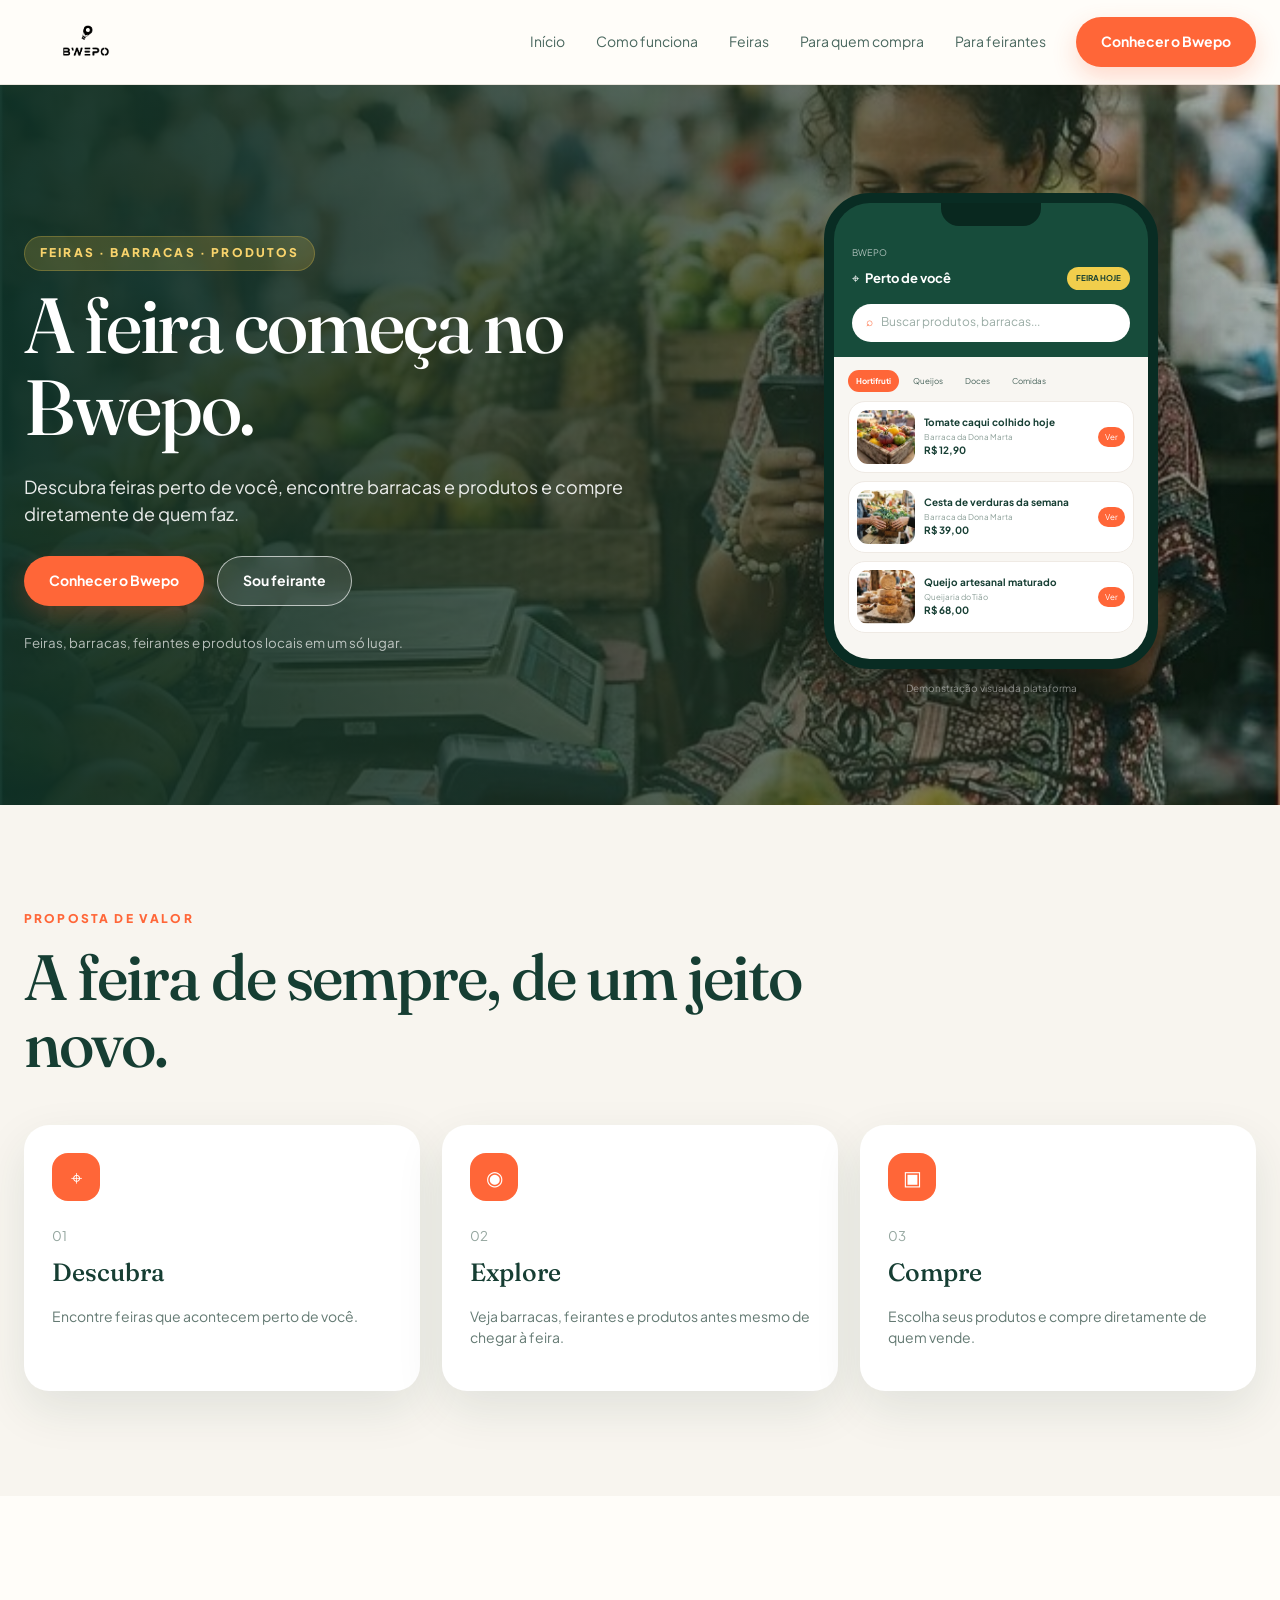
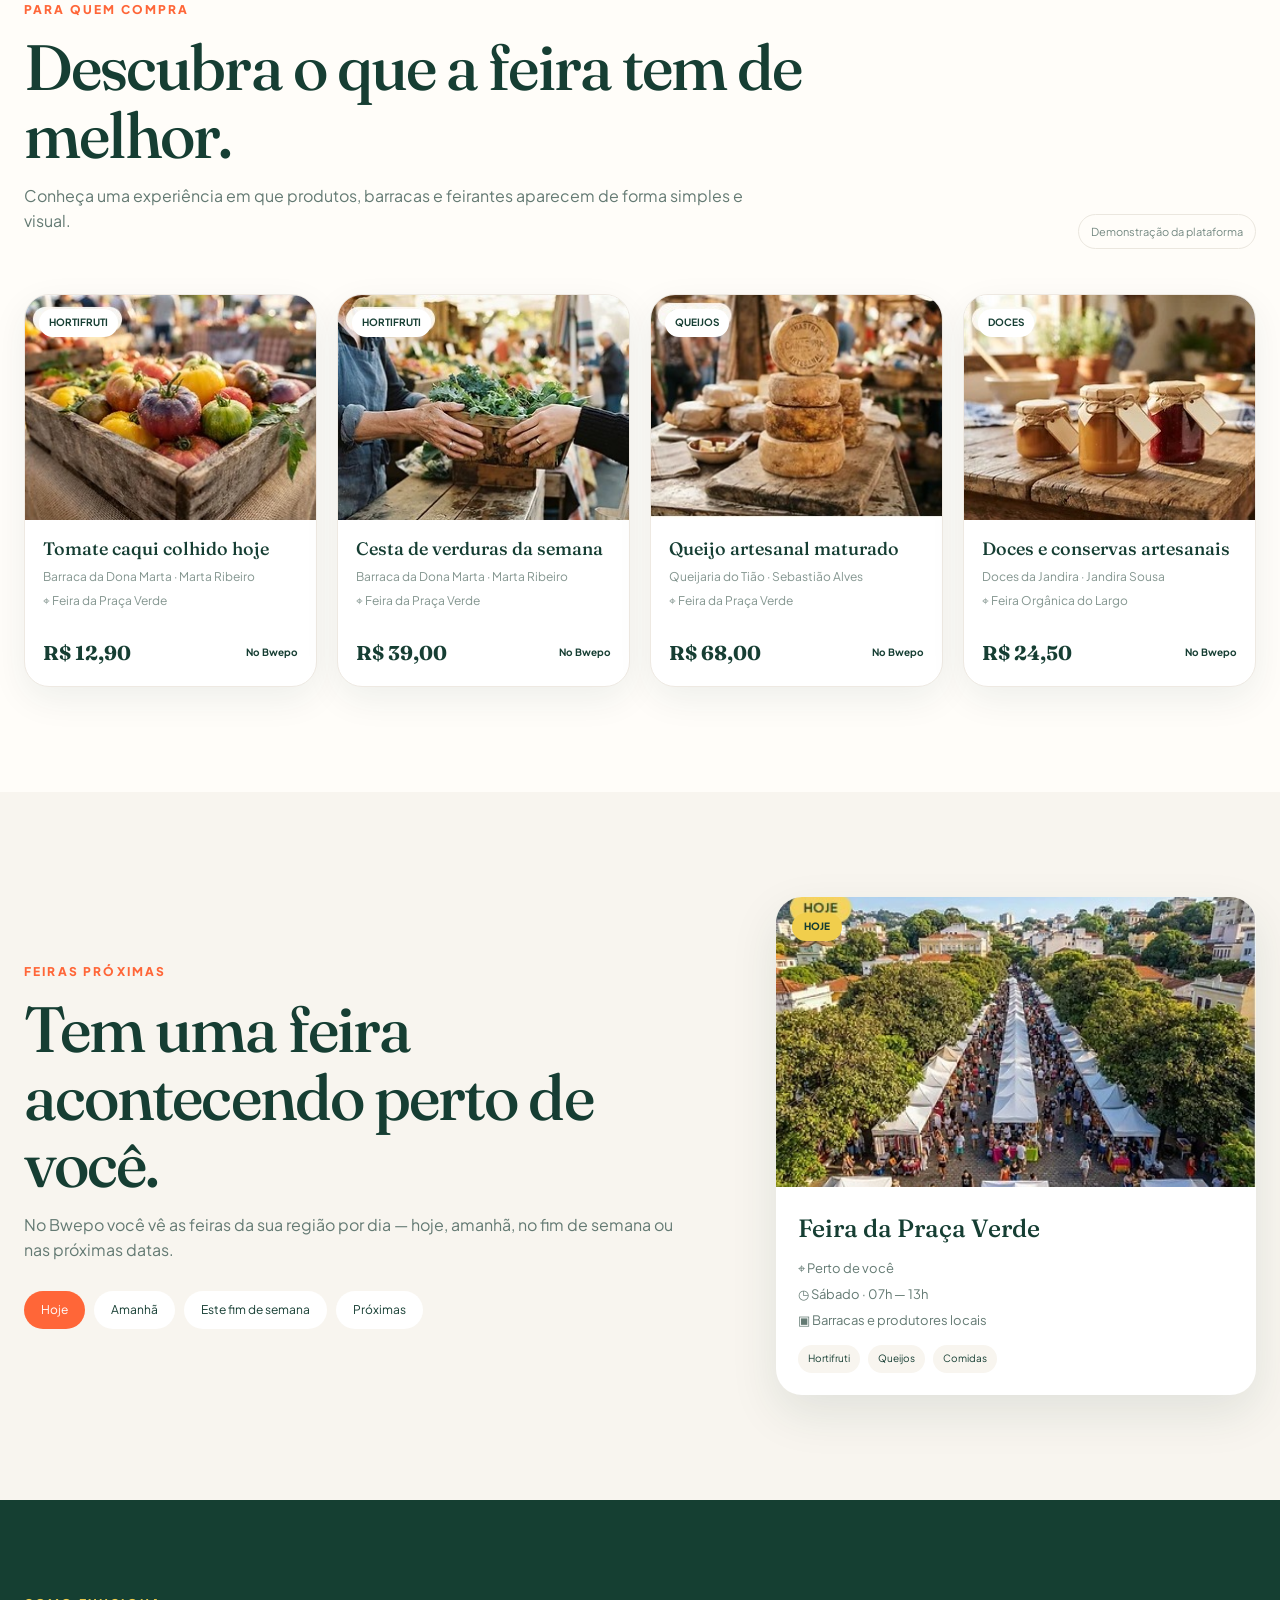
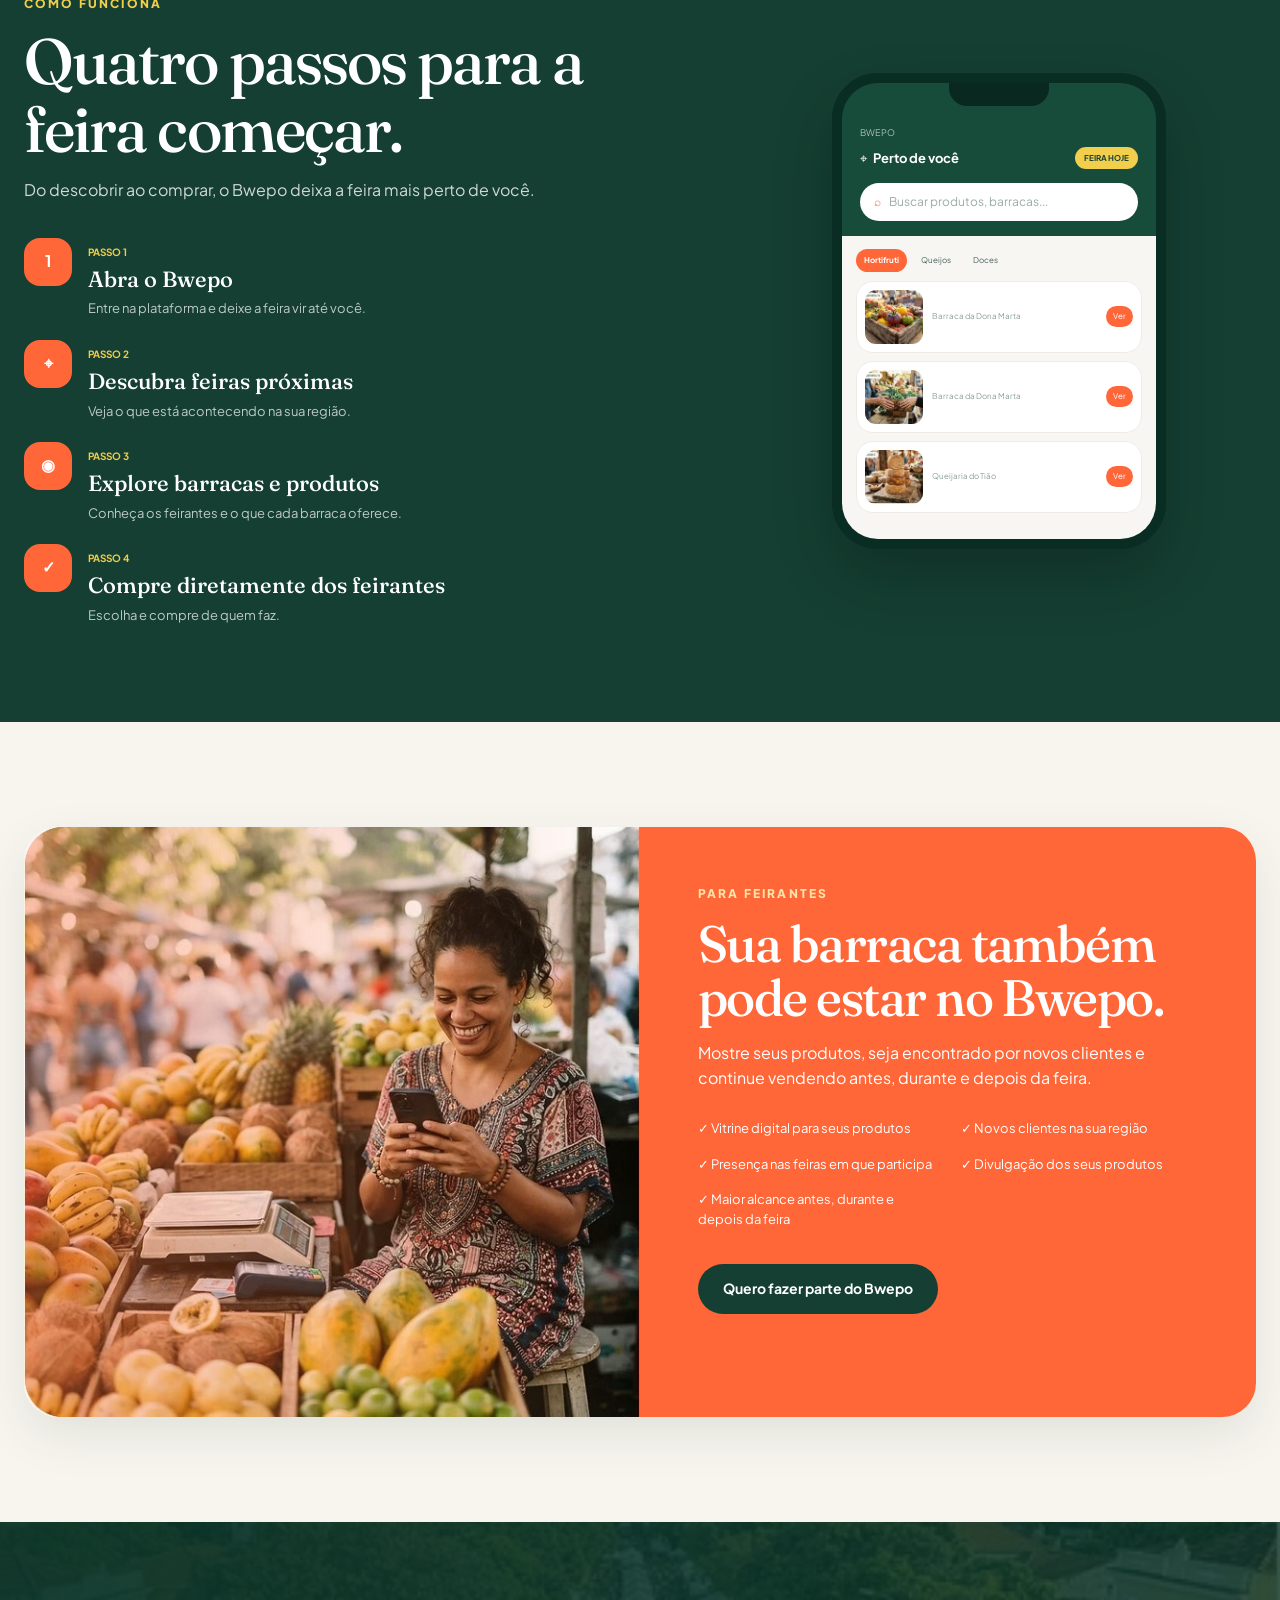
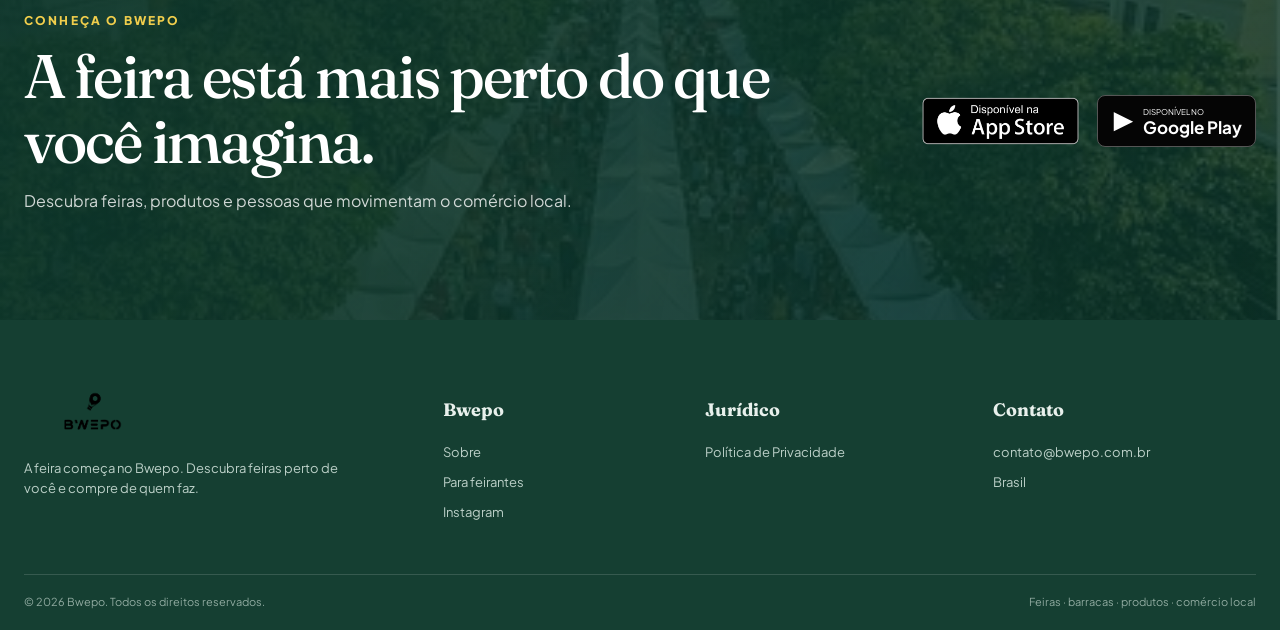
==== commit 89aef7e9: "Update footer logo and content in index.html" ====
--- a/docs/index.html
+++ b/docs/index.html
@@ -15,7 +15,7 @@
 <body>
 <header class="site-header">
   <div class="container nav-wrap">
-    <a class="brand" href="#inicio" aria-label="Bwepo - início"><img src="assets-marketplace/logo-bwepo-original.png" alt="Bwepo"></a>
+    <a class="brand" href="#inicio" aria-label="Bwepo - início"><img src="assets-marketplace/logoalter.png" alt="Bwepo"></a>
     <button class="menu-toggle" aria-label="Abrir menu" aria-expanded="false"><span></span><span></span><span></span></button>
     <nav class="main-nav" aria-label="Navegação principal">
       <a href="#inicio">Início</a><a href="#como-funciona">Como funciona</a><a href="#feiras">Feiras</a><a href="#para-quem-compra">Para quem compra</a><a href="#para-feirantes">Para feirantes</a>
@@ -73,6 +73,6 @@
 <section class="download" id="download"><div class="container download-inner"><div><span class="eyebrow yellow">Conheça o Bwepo</span><h2>A feira está mais perto do que você imagina.</h2><p>Descubra feiras, produtos e pessoas que movimentam o comércio local.</p></div><div class="store-buttons"><a href="https://apps.apple.com/br/app/bwepo/id6743187782" target="_blank" rel="noopener"><img src="app-store-badge.png" alt="Baixar na App Store"></a><a class="play-badge" href="https://play.google.com/store/apps/details?id=com.bwepo" target="_blank" rel="noopener"><span>▶</span><div><small>DISPONÍVEL NO</small><strong>Google Play</strong></div></a></div></div></section>
 </main>
 
-<footer><div class="container footer-grid"><div class="footer-brand"><img src="assets-marketplace/logo-bwepo-original.png" alt="Bwepo"><p>A feira começa no Bwepo. Descubra feiras perto de você e compre de quem faz.</p></div><div><h3>Bwepo</h3><a href="#inicio">Sobre</a><a href="#para-feirantes">Para feirantes</a><a href="https://www.instagram.com/bwepoapp" target="_blank" rel="noopener">Instagram</a></div><div><h3>Jurídico</h3><a href="politica-privacidade.html">Política de Privacidade</a></div><div><h3>Contato</h3><a href="mailto:contato@bwepo.com.br">contato@bwepo.com.br</a><p>Brasil</p></div></div><div class="container footer-bottom"><span>© <span id="year"></span> Bwepo. Todos os direitos reservados.</span><span>Feiras · barracas · produtos · comércio local</span></div></footer>
+<footer><div class="container footer-grid"><div class="footer-brand"><img src="assets-marketplace/logoalter.png" alt="Bwepo"><p>A feira começa no Bwepo. Descubra feiras perto de você e compre de quem faz.</p></div><div><h3>Bwepo</h3><a href="#inicio">Sobre</a><a href="#para-feirantes">Para feirantes</a><a href="https://www.instagram.com/bwepoapp" target="_blank" rel="noopener">Instagram</a></div><div><h3>Jurídico</h3><a href="politica-privacidade.html">Política de Privacidade</a></div><div><h3>Contato</h3><a href="mailto:contato@bwepo.com.br">contato@bwepo.com.br</a><p>Brasil</p></div></div><div class="container footer-bottom"><span>© <span id="year"></span> Bwepo. Todos os direitos reservados.</span><span>Feiras · barracas · produtos · comércio local</span></div></footer>
 <script src="script.js"></script>
-</body></html>+</body></html>
